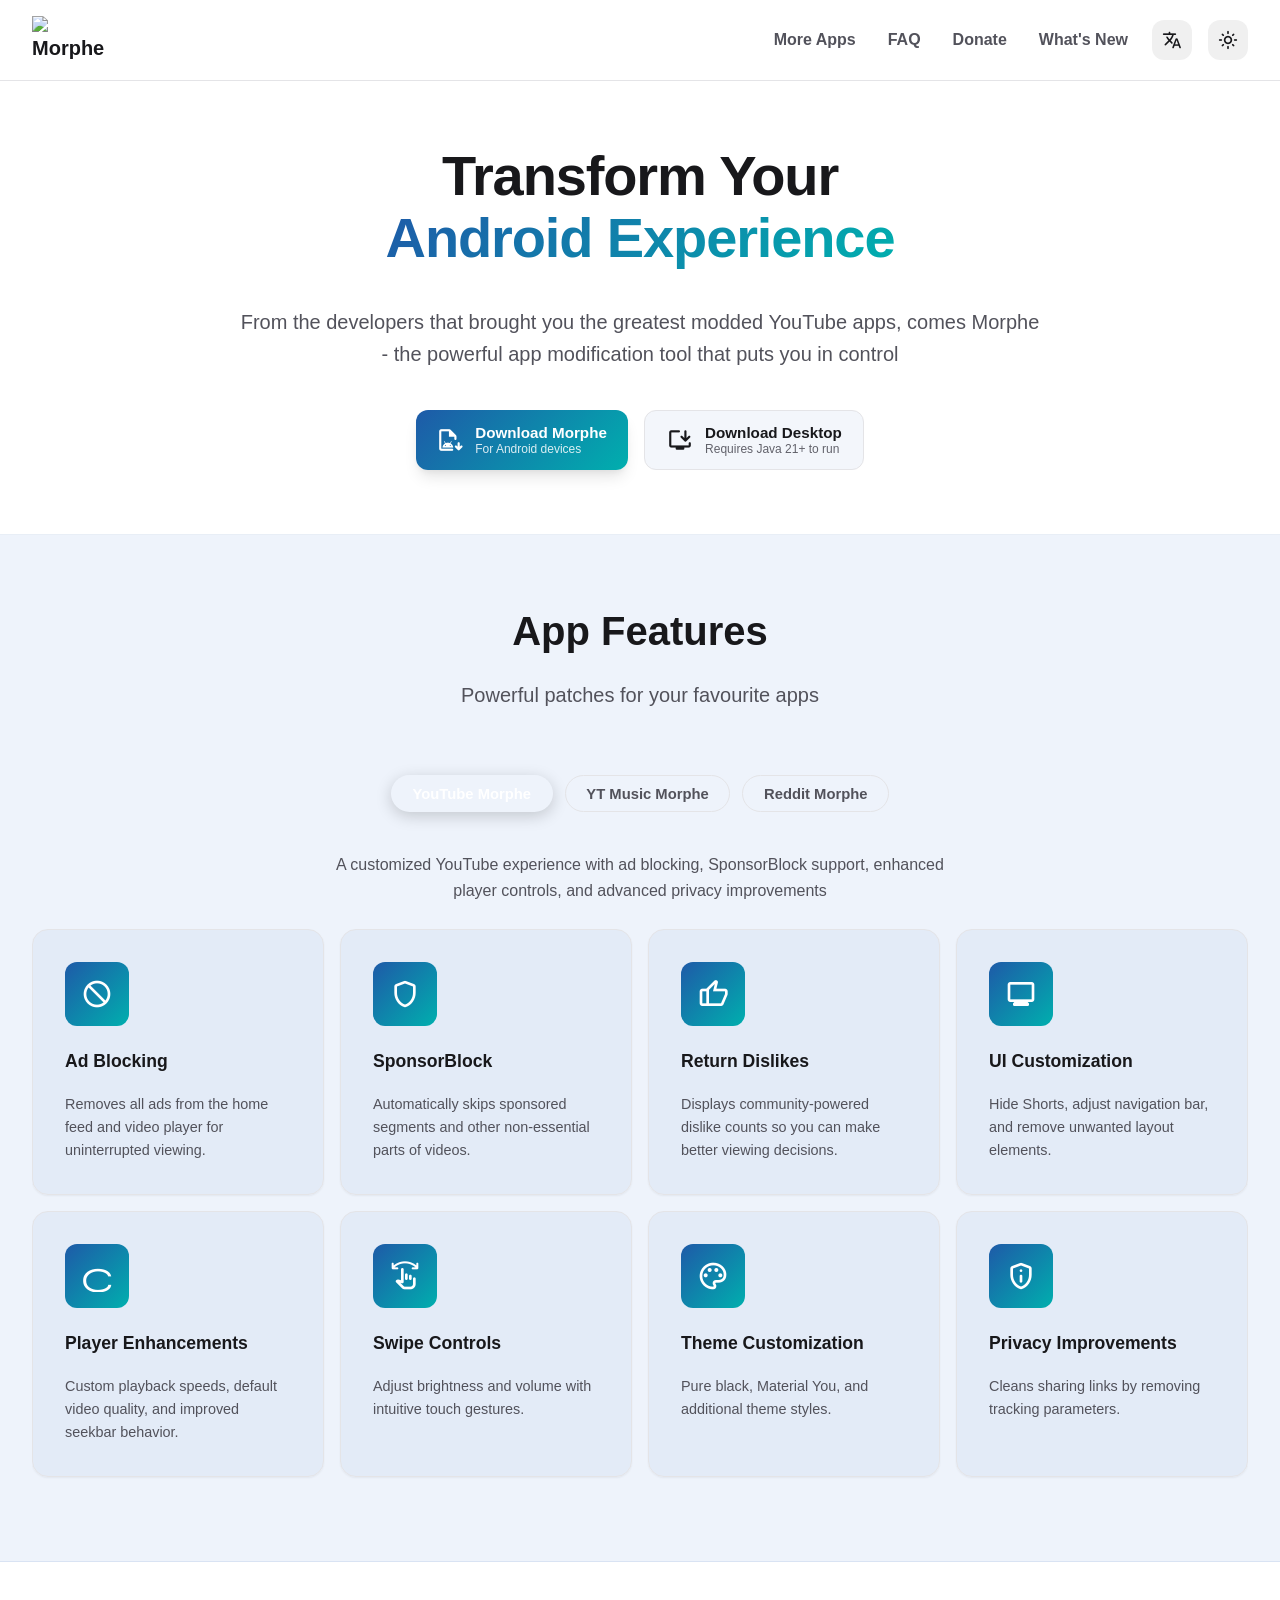
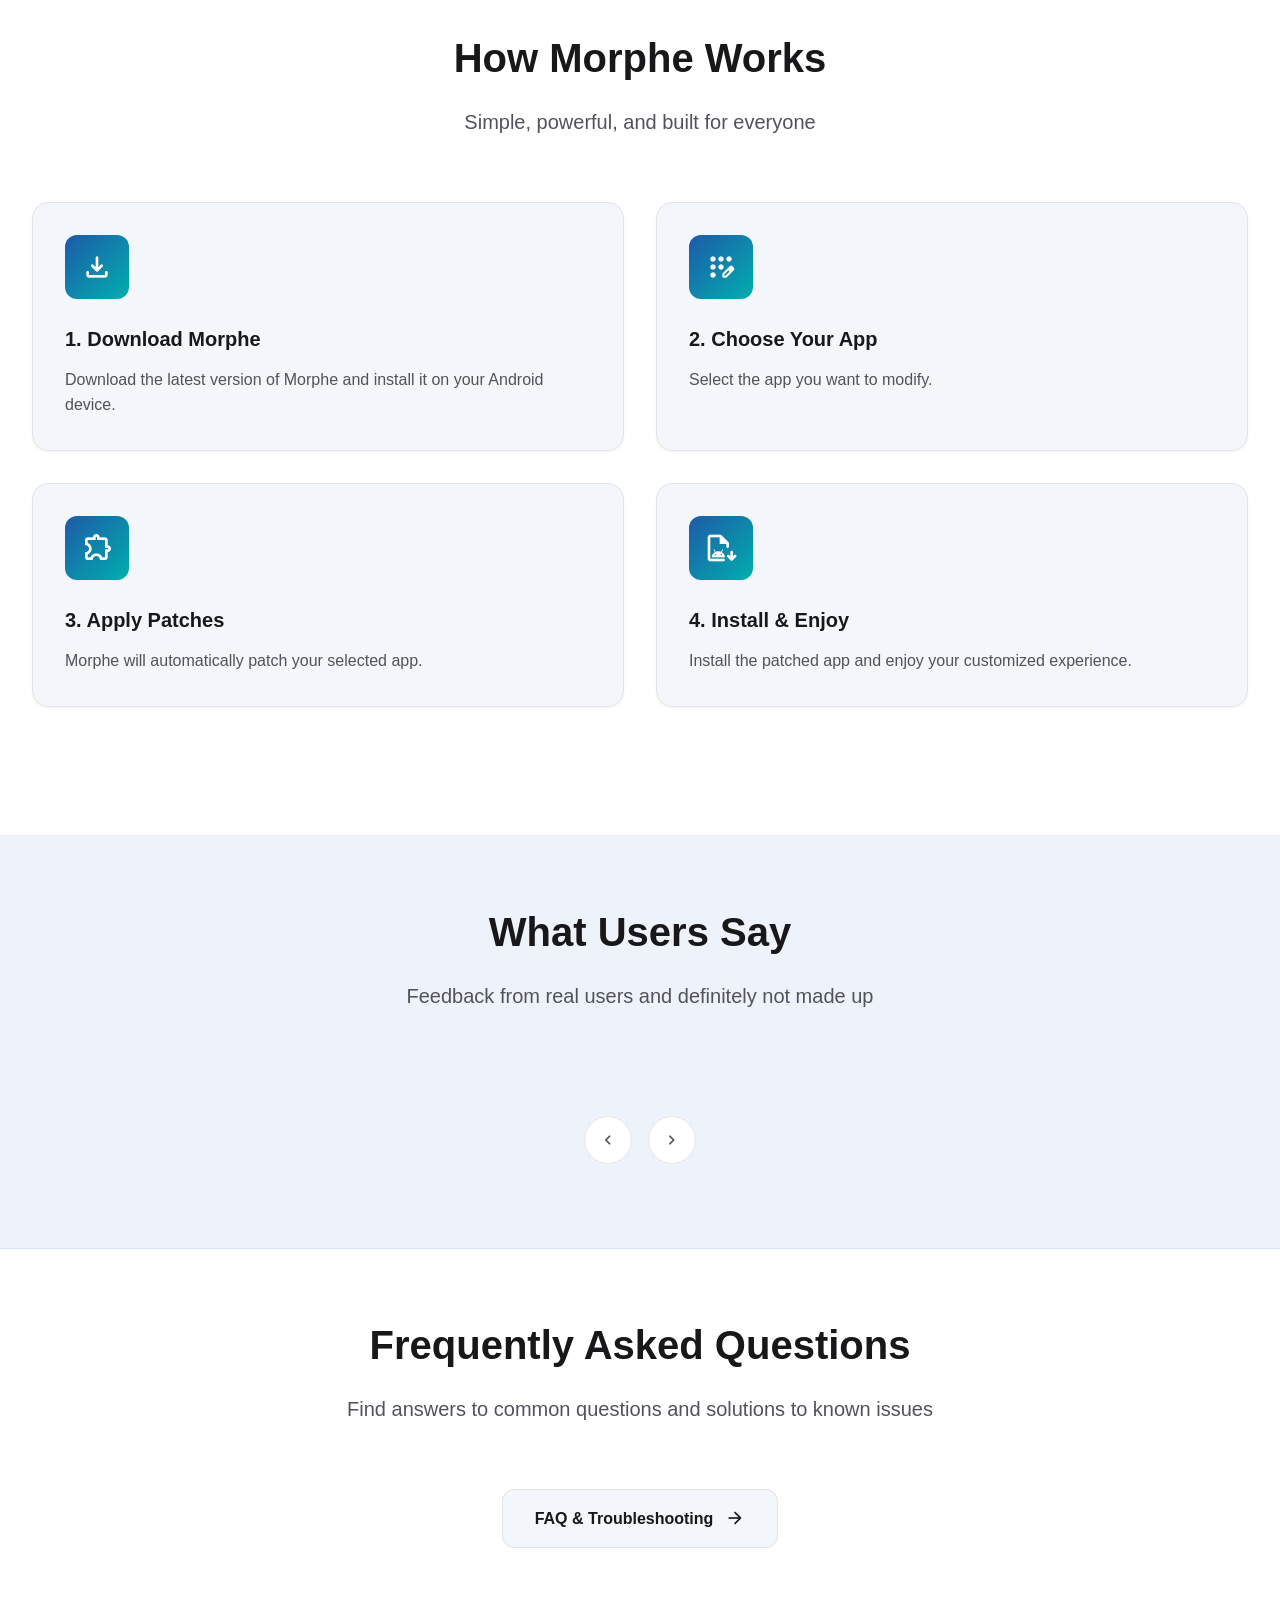
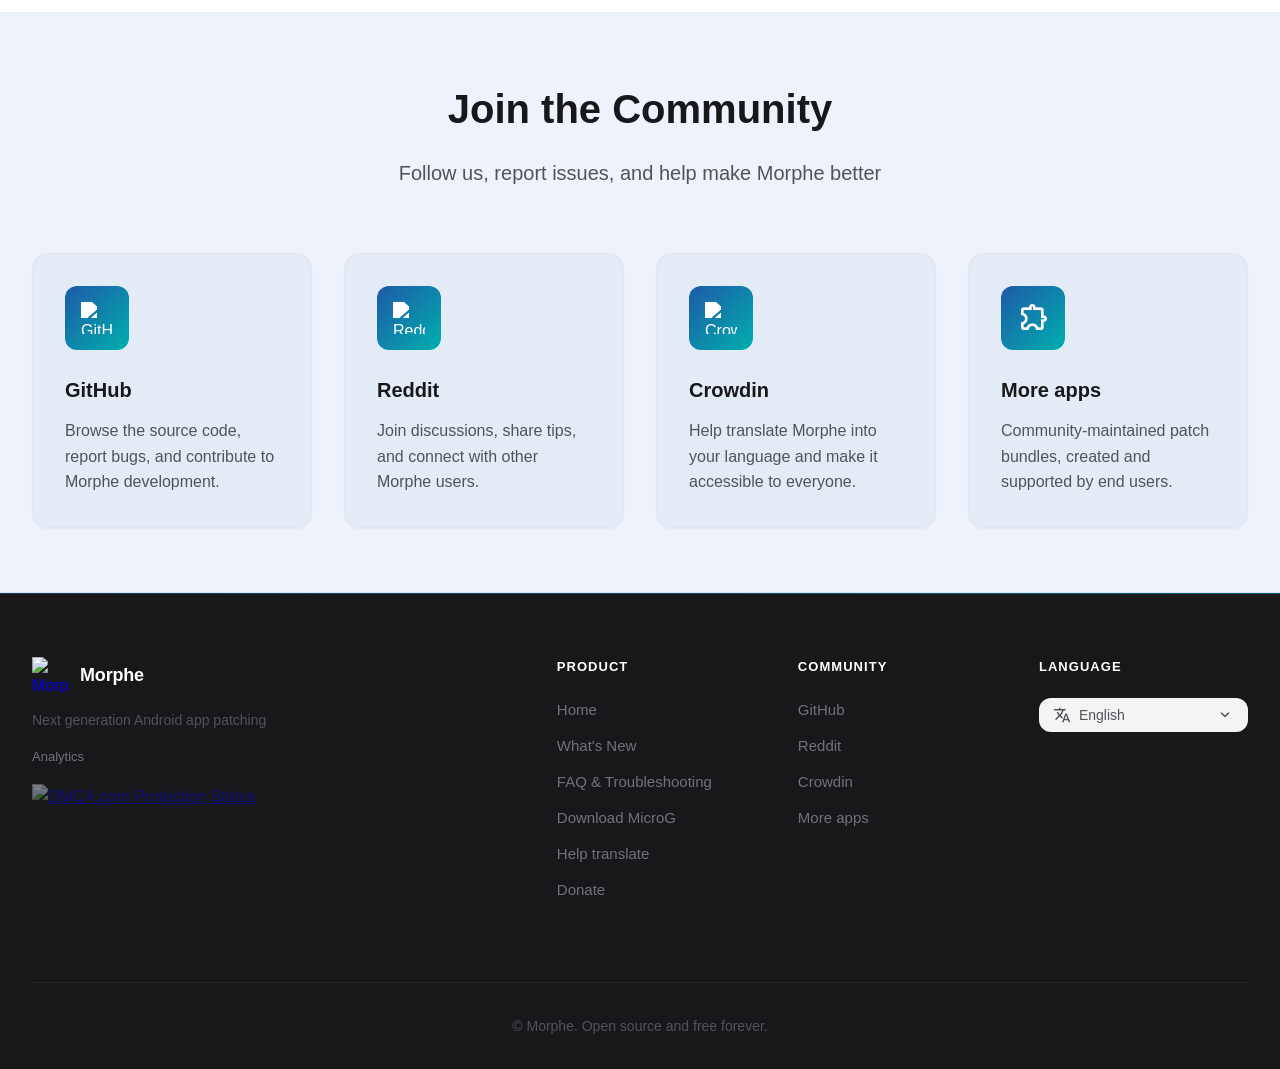
==== public/index.html @ cc651e55 "feat: Add Morphe Desktop download button and Changelog integration (#235)" ====
<!DOCTYPE html>
<html lang="en">
<head>
    <meta charset="UTF-8">
    <meta name="viewport" content="width=device-width, initial-scale=1.0">
    <meta name="description" content="Download the official Morphe APK. Created by former ReVanced contributors to patch YouTube, YouTube Music, and Reddit with ad-blocking and custom features." data-i18n="hero.meta-description">
    <title data-i18n="hero.meta-title">Morphe App for YouTube and Reddit - OFFICIAL SITE</title>
    <!-- Theme preloader -->
    <script src="js/theme-preload.js"></script>
    <!-- Language preloader -->
    <script src="js/lang-preload.js"></script>
    <link rel="preconnect" href="https://fonts.googleapis.com">
    <link rel="preconnect" href="https://fonts.gstatic.com" crossorigin>
    <link rel="stylesheet" href="https://fonts.googleapis.com/css2?family=Material+Symbols+Rounded:opsz,wght,FILL,GRAD@20..48,100..700,0..1,-50..200&display=block">
    <link rel="stylesheet" href="css/styles.css">
    <link rel="stylesheet" href="css/dark-theme.css">
    <link rel="icon" type="image/png" href="favicon-96x96.png" sizes="96x96"/>
    <link rel="icon" type="image/svg+xml" href="favicon.svg"/>
    <link rel="icon" href="favicon.ico"/>
    <link rel="apple-touch-icon" sizes="180x180" href="apple-touch-icon.png"/>
    <meta name="apple-mobile-web-app-title" content="Morphe"/>
    <link rel="manifest" href="site.webmanifest"/>
    <script src="js/analytics.js"></script>
</head>
<body>
<!-- Navigation -->
<nav class="navbar">
    <div class="nav-container">
        <a href="#home" class="nav-logo">
            <img src="images/morphe_wordmark_light.svg" alt="Morphe" class="nav-logo-wordmark logo-light">
            <img src="images/morphe_wordmark_dark.svg" alt="Morphe" class="nav-logo-wordmark logo-dark">
        </a>
        <div class="nav-links">
            <a href="https://morphe-patches.software/" class="nav-link" target="_blank" rel="noopener"
               data-i18n="community.patches-title" data-umami-event="Nav Patch Bundles Click">More Apps</a>
            <a href="faq" class="nav-link" data-i18n="nav.faq" data-umami-event="Nav FAQ Click">FAQ</a>
            <a href="donate" class="nav-link" data-i18n="footer.support-donate" data-umami-event="Nav Donate Click">Donate</a>
            <a href="changelog" class="nav-link" data-i18n="footer.product-changelog" data-umami-event="Nav What's New Click">What's New</a>
        </div>
        <div class="nav-actions">
            <div class="lang-dropdown" id="langDropdownBar">
                <button class="lang-trigger-compact" id="langTriggerBar" type="button" aria-label="Change language" data-i18n-aria="nav.change-language">
                    <span class="material-symbols-rounded">translate</span>
                </button>
                <div class="lang-menu" id="langMenuBar" role="listbox"></div>
            </div>
            <button id="theme-toggle" class="theme-toggle" aria-label="Toggle theme" data-umami-event="Theme Toggle Click" data-i18n-aria="nav.theme-toggle">
                <span class="material-symbols-rounded theme-icon" id="theme-icon-sun">light_mode</span>
                <span class="material-symbols-rounded theme-icon hidden" id="theme-icon-moon">dark_mode</span>
            </button>
            <button class="mobile-menu-toggle" aria-label="Toggle menu" data-umami-event="Mobile Menu Toggle" data-i18n-aria="nav.menu-toggle">
                <span class="material-symbols-rounded">menu</span>
            </button>
        </div>
    </div>
</nav>

<!-- Mobile Drawer -->
<div class="mobile-drawer" id="mobile-drawer">
    <div class="drawer-scrim" id="drawer-scrim"></div>
    <div class="drawer-sheet">

        <a href="https://morphe-patches.software/" class="drawer-link" target="_blank" rel="noopener" data-umami-event="Drawer Patch Bundles Click">
            <span class="material-symbols-rounded">extension</span>
            <span data-i18n="community.patches-title">More apps</span>
        </a>
        <a href="faq" class="drawer-link" data-umami-event="Drawer FAQ Click">
            <span class="material-symbols-rounded">quiz</span>
            <span data-i18n="nav.faq">FAQ</span>
        </a>
        <hr class="drawer-divider">
        <a href="donate" class="drawer-link" data-umami-event="Drawer Donate Click">
            <span class="material-symbols-rounded">volunteer_activism</span>
            <span data-i18n="footer.support-donate">Donate</span>
        </a>
        <a href="changelog" class="drawer-link" data-umami-event="Drawer Changelog Click">
            <span class="material-symbols-rounded">new_releases</span>
            <span data-i18n="footer.product-changelog">What's New</span>
        </a>
    </div>
</div>

<!-- Hero Section -->
<section id="home" class="hero">
    <div class="hero-container">
        <div class="hero-content">
            <h1 class="hero-title">
                <span data-i18n="hero.title">Transform Your</span>
                <span class="hero-title-highlight-line">
                    <span class="gradient-text" data-i18n="hero.title-highlight">Android Experience</span>
                </span>
            </h1>
            <p class="hero-description" data-i18n="hero.description">
                From the developers that brought you the greatest modded YouTube apps,
                comes Morphe - the powerful app modification tool that puts you in control
            </p>
            <div class="hero-buttons">
                <a href="DOWNLOAD_URL_TEMPLATE" class="btn btn-primary hero-btn-mobile" data-umami-event="Download Button Click">
                    <span class="material-symbols-rounded">download</span>
                    <span data-i18n="hero.download">Download Morphe</span>
                </a>
                <a href="DOWNLOAD_URL_TEMPLATE" class="btn btn-primary hero-btn hero-btn-desktop" data-umami-event="Download Button Click">
                    <span class="material-symbols-rounded btn-icon">apk_install</span>
                    <span class="btn-text">
                        <span class="btn-title" data-i18n="hero.download">Download Morphe</span>
                        <span class="btn-detail" data-i18n="hero.download-detail">For Android devices</span>
                    </span>
                </a>
                <a href="DESKTOP_DOWNLOAD_URL_TEMPLATE" class="btn btn-secondary hero-btn hero-btn-desktop" data-umami-event="Download Desktop Button Click">
                    <span class="material-symbols-rounded btn-icon">install_desktop</span>
                    <span class="btn-text">
                        <span class="btn-title" data-i18n="hero.download-desktop">Download Desktop</span>
                        <span class="btn-detail" data-i18n="hero.download-desktop-detail">Requires Java 21+ to run</span>
                    </span>
                </a>
<!--                <a href="#how-it-works" class="btn btn-secondary" data-umami-event="Learn More Button Click">-->
<!--                    <span data-i18n="hero.learn-more">Learn More</span>-->
<!--                    <span class="material-symbols-rounded">arrow_forward</span>-->
<!--                </a>-->
            </div>
        </div>
    </div>
</section>

<!-- Features Section -->
<section class="features-section">
    <div class="container">

        <div class="section-header">
            <h2 class="section-title" data-i18n="app-features.title">App Features</h2>
            <p class="section-subtitle" data-i18n="app-features.subtitle">Powerful patches for your favourite apps</p>
        </div>

        <!-- App Tabs -->
        <div class="app-tabs" role="tablist">
            <button class="app-tab active" data-app="youtube" role="tab" aria-selected="true">
                <span data-i18n="app-features.tab-youtube">YouTube Morphe</span>
            </button>
            <button class="app-tab" data-app="ytmusic" role="tab" aria-selected="false">
                <span data-i18n="app-features.tab-ytmusic">YT Music Morphe</span>
            </button>
            <button class="app-tab" data-app="reddit" role="tab" aria-selected="false">
                <span data-i18n="app-features.tab-reddit">Reddit Morphe</span>
            </button>
        </div>

        <!-- Pages container -->
        <div class="app-features-panel-wrapper">
            <div class="app-features-panel">

                <!-- YouTube page -->
                <div class="app-features-page active" data-app="youtube">
                    <p class="app-page-desc" data-i18n="app-features.youtube-desc">A customized YouTube experience with ad blocking, SponsorBlock support, enhanced player controls, and advanced privacy improvements</p>
                    <div class="features-grid-cards">
                        <div class="feature-slide">
                            <div class="feature-slide-icon"><span class="material-symbols-rounded">block</span></div>
                            <h4 data-i18n="app-features.ad-blocking">Ad Blocking</h4>
                            <p data-i18n="app-features.yt-ad-blocking-desc">Removes all ads from the home feed and video player for uninterrupted viewing.</p>
                        </div>
                        <div class="feature-slide">
                            <div class="feature-slide-icon"><span class="material-symbols-rounded">shield</span></div>
                            <h4 data-i18n="app-features.sponsorblock">SponsorBlock</h4>
                            <p data-i18n="app-features.sponsorblock-desc">Automatically skips sponsored segments and other non-essential parts of videos.</p>
                        </div>
                        <div class="feature-slide">
                            <div class="feature-slide-icon"><span class="material-symbols-rounded">thumb_up</span></div>
                            <h4 data-i18n="app-features.return-dislikes">Return Dislikes</h4>
                            <p data-i18n="app-features.return-dislikes-desc">Displays community-powered dislike counts so you can make better viewing decisions.</p>
                        </div>
                        <div class="feature-slide">
                            <div class="feature-slide-icon"><span class="material-symbols-rounded">monitor</span></div>
                            <h4 data-i18n="app-features.ui-customization">UI Customization</h4>
                            <p data-i18n="app-features.yt-ui-desc">Hide Shorts, adjust navigation bar, and remove unwanted layout elements.</p>
                        </div>
                        <div class="feature-slide">
                            <div class="feature-slide-icon"><span class="material-symbols-rounded">contextual_token</span></div>
                            <h4 data-i18n="app-features.player-enhancements">Player Enhancements</h4>
                            <p data-i18n="app-features.player-desc">Custom playback speeds, default video quality, and improved seekbar behavior.</p>
                        </div>
                        <div class="feature-slide">
                            <div class="feature-slide-icon"><span class="material-symbols-rounded">swipe</span></div>
                            <h4 data-i18n="app-features.swipe-controls">Swipe Controls</h4>
                            <p data-i18n="app-features.swipe-desc">Adjust brightness and volume with intuitive touch gestures.</p>
                        </div>
                        <div class="feature-slide">
                            <div class="feature-slide-icon"><span class="material-symbols-rounded">palette</span></div>
                            <h4 data-i18n="app-features.themes">Theme Customization</h4>
                            <p data-i18n="app-features.yt-themes-desc">Pure black, Material You, and additional theme styles.</p>
                        </div>
                        <div class="feature-slide">
                            <div class="feature-slide-icon"><span class="material-symbols-rounded">privacy_tip</span></div>
                            <h4 data-i18n="app-features.privacy">Privacy Improvements</h4>
                            <p data-i18n="app-features.yt-privacy-desc">Cleans sharing links by removing tracking parameters.</p>
                        </div>
                    </div>
                </div>

                <!-- YT Music page -->
                <div class="app-features-page" data-app="ytmusic">
                    <p class="app-page-desc" data-i18n="app-features.ytmusic-desc">An enhanced YouTube Music experience with ad blocking, customizable themes, audio improvements, and a cleaner interface</p>
                    <div class="features-grid-cards">
                        <div class="feature-slide">
                            <div class="feature-slide-icon"><span class="material-symbols-rounded">block</span></div>
                            <h4 data-i18n="app-features.ad-blocking">Ad Blocking</h4>
                            <p data-i18n="app-features.ytm-ad-desc">Removes all ads during music playback.</p>
                        </div>
                        <div class="feature-slide">
                            <div class="feature-slide-icon"><span class="material-symbols-rounded">music_note</span></div>
                            <h4 data-i18n="app-features.audio-quality">Audio Quality</h4>
                            <p data-i18n="app-features.audio-desc">Disable dynamic range compression and prefer original audio tracks.</p>
                        </div>
                        <div class="feature-slide">
                            <div class="feature-slide-icon"><span class="material-symbols-rounded">palette</span></div>
                            <h4 data-i18n="app-features.themes">Theme Customization</h4>
                            <p data-i18n="app-features.ytm-themes-desc">Custom dark and light backgrounds including Material You styles.</p>
                        </div>
                        <div class="feature-slide">
                            <div class="feature-slide-icon"><span class="material-symbols-rounded">monitor</span></div>
                            <h4 data-i18n="app-features.interface-cleanup">Interface Cleanup</h4>
                            <p data-i18n="app-features.ytm-ui-desc">Hide unnecessary buttons and UI components for a cleaner experience.</p>
                        </div>
                        <div class="feature-slide">
                            <div class="feature-slide-icon"><span class="material-symbols-rounded">repeat</span></div>
                            <h4 data-i18n="app-features.repeat">Permanent Repeat</h4>
                            <p data-i18n="app-features.repeat-desc">Improved repeat behavior that persists across sessions.</p>
                        </div>
                        <div class="feature-slide">
                            <div class="feature-slide-icon"><span class="material-symbols-rounded">link</span></div>
                            <h4 data-i18n="app-features.link-sanitization">Link Sanitization</h4>
                            <p data-i18n="app-features.ytm-link-desc">Removes tracking parameters from shared links.</p>
                        </div>
                        <div class="feature-slide">
                            <div class="feature-slide-icon"><span class="material-symbols-rounded">settings_applications</span></div>
                            <h4 data-i18n="app-features.custom-branding">Custom Branding</h4>
                            <p data-i18n="app-features.branding-desc">Optional app name and icon customization.</p>
                        </div>
                        <div class="feature-slide">
                            <div class="feature-slide-icon"><span class="material-symbols-rounded">table_rows</span></div>
                            <h4 data-i18n="app-features.nav-bar">Navigation Bar</h4>
                            <p data-i18n="app-features.nav-bar-desc">Hide or customize the bottom navigation bar and its labels to reduce clutter.</p>
                        </div>
                    </div>
                </div>

                <!-- Reddit page -->
                <div class="app-features-page" data-app="reddit">
                    <p class="app-page-desc" data-i18n="app-features.reddit-desc">A streamlined Reddit experience with ad blocking, interface customization, direct link handling, and improved privacy</p>
                    <div class="features-grid-cards">
                        <div class="feature-slide">
                            <div class="feature-slide-icon"><span class="material-symbols-rounded">block</span></div>
                            <h4 data-i18n="app-features.ad-blocking">Ad Blocking</h4>
                            <p data-i18n="app-features.reddit-ad-desc">Removes in-feed advertisements for a cleaner browsing experience.</p>
                        </div>
                        <div class="feature-slide">
                            <div class="feature-slide-icon"><span class="material-symbols-rounded">monitor</span></div>
                            <h4 data-i18n="app-features.interface-cleanup">Interface Customization</h4>
                            <p data-i18n="app-features.reddit-ui-desc">Hide navigation buttons, sidebar elements, and recommended shelves.</p>
                        </div>
                        <div class="feature-slide">
                            <div class="feature-slide-icon"><span class="material-symbols-rounded">comments_disabled</span></div>
                            <h4 data-i18n="app-features.auto-dismiss">Auto Dialog Dismiss</h4>
                            <p data-i18n="app-features.dismiss-desc">Automatically removes repetitive community warning popups.</p>
                        </div>
                        <div class="feature-slide">
                            <div class="feature-slide-icon"><span class="material-symbols-rounded">open_in_new</span></div>
                            <h4 data-i18n="app-features.direct-links">Direct External Links</h4>
                            <p data-i18n="app-features.direct-links-desc">Open links without redirect tracking, going directly to the destination.</p>
                        </div>
                        <div class="feature-slide">
                            <div class="feature-slide-icon"><span class="material-symbols-rounded">link</span></div>
                            <h4 data-i18n="app-features.link-sanitization">Link Sanitization</h4>
                            <p data-i18n="app-features.reddit-link-desc">Removes tracking parameters from shared URLs for better privacy.</p>
                        </div>
                        <div class="feature-slide">
                            <div class="feature-slide-icon"><span class="material-symbols-rounded">home</span></div>
                            <h4 data-i18n="app-features.clean-nav">Cleaner Navigation</h4>
                            <p data-i18n="app-features.clean-nav-desc">Simplified layout with fewer distractions for focused browsing.</p>
                        </div>
                        <div class="feature-slide">
                            <div class="feature-slide-icon"><span class="material-symbols-rounded">photo_camera</span></div>
                            <h4 data-i18n="app-features.screenshot">Screenshot Freedom</h4>
                            <p data-i18n="app-features.screenshot-desc">Disables the popup that appears when taking screenshots inside the app.</p>
                        </div>
                        <div class="feature-slide">
                            <div class="feature-slide-icon"><span class="material-symbols-rounded">notifications</span></div>
                            <h4 data-i18n="app-features.spoof-signature">Notification Fix</h4>
                            <p data-i18n="app-features.spoof-signature-desc">Spoofs the app signature to restore push notifications that may be broken after patching.</p>
                        </div>
                    </div>
                </div>
            </div>
        </div>
    </div>
</section>

<!-- How It Works Section -->
<section id="how-it-works" class="how-it-works">
    <div class="container">
        <div class="section-header">
            <h2 class="section-title" data-i18n="how-it-works.title">How Morphe Works</h2>
            <p class="section-subtitle" data-i18n="how-it-works.subtitle">Simple, powerful, and built for everyone</p>
        </div>

        <div class="features-grid">
            <div class="feature-card">
                <div class="feature-icon">
                    <span class="material-symbols-rounded">download</span>
                </div>
                <h3 class="feature-title" data-i18n="how-it-works.step1-title">1. Download Morphe</h3>
                <p class="feature-description" data-i18n="how-it-works.step1-desc">
                    Download the latest version of Morphe and install it on your Android device.
                </p>
            </div>

            <div class="feature-card">
                <div class="feature-icon">
                    <span class="material-symbols-rounded">app_registration</span>
                </div>
                <h3 class="feature-title" data-i18n="how-it-works.step2-title">2. Choose Your App</h3>
                <p class="feature-description" data-i18n="how-it-works.step2-desc">
                    Select the app you want to modify.
                </p>
            </div>

            <div class="feature-card">
                <div class="feature-icon">
                    <span class="material-symbols-rounded">extension</span>
                </div>
                <h3 class="feature-title" data-i18n="how-it-works.step3-title">3. Apply Patches</h3>
                <p class="feature-description" data-i18n="how-it-works.step3-desc">
                    Morphe will automatically patch your selected app.
                </p>
            </div>

            <div class="feature-card">
                <div class="feature-icon">
                    <span class="material-symbols-rounded">apk_install</span>
                </div>
                <h3 class="feature-title" data-i18n="how-it-works.step4-title">4. Install & Enjoy</h3>
                <p class="feature-description" data-i18n="how-it-works.step4-desc">
                    Install the patched app and enjoy your customized experience.
                </p>
            </div>
        </div>
    </div>
</section>

<!-- Testimonials Section -->
<section id="testimonials" class="testimonials">
    <div class="container">
        <div class="section-header">
            <h2 class="section-title" data-i18n="testimonials.title">What Users Say</h2>
            <p class="section-subtitle" data-i18n="testimonials.subtitle">Feedback from real users and definitely not made up</p>
        </div>

        <div class="testimonials-carousel">
            <div class="testimonials-grid" id="testimonials-grid">
                <!-- Dynamically generated from JS -->
            </div>
            <div class="carousel-controls">
                <button class="carousel-button prev" aria-label="Previous testimonial" data-umami-event="Testimonial Previous Click">
                    <span class="material-symbols-rounded">chevron_left</span>
                </button>
                <button class="carousel-button next" aria-label="Next testimonial" data-umami-event="Testimonial Next Click">
                    <span class="material-symbols-rounded">chevron_right</span>
                </button>
            </div>
        </div>
    </div>
</section>

<!-- FAQ Section -->
<section id="faq" class="faq">
    <div class="container">
        <div class="section-header">
            <h2 class="section-title" data-i18n="faq.title">Frequently Asked Questions</h2>
            <p class="section-subtitle" data-i18n="faq-page.subtitle">Find answers to common questions and solutions to known issues</p>
        </div>

        <div style="display: flex; justify-content: center;">
            <a href="faq" class="btn btn-secondary" data-umami-event="Home FAQ Link Click">
                <span data-i18n="footer.product-faq">FAQ & Troubleshooting</span>
                <span class="material-symbols-rounded">arrow_forward</span>
            </a>
        </div>
    </div>
</section>

<!-- Community Section -->
<section id="community" class="community">
    <div class="container">
        <div class="section-header">
            <h2 class="section-title" data-i18n="hero.social-label">Join the Community</h2>
            <p class="section-subtitle" data-i18n="community.subtitle">Follow us, report issues, and help make Morphe better</p>
        </div>
        <div class="community-grid">
            <div class="community-card">
                <a href="https://github.com/MorpheApp" target="_blank" rel="noopener" class="community-card-link" data-umami-event="GitHub Link Click" aria-label="GitHub"></a>
                <div class="feature-icon">
                    <img src="images/github.svg" alt="GitHub" class="community-icon-img">
                </div>
                <h3 class="feature-title">GitHub</h3>
                <p class="feature-description" data-i18n="community.github-desc">Browse the source code, report bugs, and contribute to Morphe development.</p>
            </div>

            <div class="community-card">
                <a href="https://reddit.com/r/MorpheApp" target="_blank" rel="noopener" class="community-card-link" data-umami-event="Reddit Link Click" aria-label="Reddit"></a>
                <div class="feature-icon">
                    <img src="images/reddit.svg" alt="Reddit" class="community-icon-img">
                </div>
                <h3 class="feature-title">Reddit</h3>
                <p class="feature-description" data-i18n="community.reddit-desc">Join discussions, share tips, and connect with other Morphe users.</p>
            </div>
            <div class="community-card">
                <a href="https://crowdin.com/project/morphe" target="_blank" rel="noopener" class="community-card-link" data-umami-event="Crowdin Link Click" aria-label="Crowdin"></a>
                <div class="feature-icon">
                    <img src="images/crowdin-small.svg" alt="Crowdin" class="community-icon-img">
                </div>
                <h3 class="feature-title">Crowdin</h3>
                <p class="feature-description" data-i18n="community.crowdin-desc">Help translate Morphe into your language and make it accessible to everyone.</p>
            </div>
            <div class="community-card">
                <a href="https://morphe-patches.software/" target="_blank" rel="noopener" class="community-card-link" data-umami-event="Patch Bundles Link Click" aria-label="Patch Bundles"></a>
                <div class="feature-icon">
                    <span class="material-symbols-rounded" style="font-size:2rem;">extension</span>
                </div>
                <h3 class="feature-title" data-i18n="community.patches-title">More apps</h3>
                <p class="feature-description" data-i18n="community.patches-desc">Community-maintained patch bundles, created and supported by end users.</p>
            </div>
        </div>
    </div>
</section>

<!-- Footer -->
<footer class="footer">
    <div class="footer-inner">
        <div class="footer-top">

            <!-- Brand column -->
            <div class="footer-brand">
                <a href="/" class="footer-logo-link">
                    <img src="images/morphe_logo_with_frame.svg" alt="Morphe" class="footer-logo">
                    <span class="footer-brand-name">Morphe</span>
                </a>
                <p class="footer-tagline" data-i18n="footer.description">Next generation Android app patching</p>
                <details class="analytics-details">
                    <summary data-i18n="analytics.title">Analytics</summary>
                    <span data-i18n-link="analytics.description"
                          data-i18n-link-href="https://umami.is"
                          data-i18n-link-text="Umami"
                          data-i18n-link-attrs='{"target":"_blank","rel":"noopener","class":"inline-link","data-umami-event":"Umami Link Click"}'></span>
                    <span data-i18n="analytics.disclaimer">Morphe does not add analytics or data collection to any patched apps.</span>
                </details>
                <a href="https://www.dmca.com/Protection/Status.aspx?ID=58df7b1f-ce9f-4a91-9b07-c79cf576230b"
                   title="DMCA.com Protection Status"
                   class="dmca-badge"
                   data-umami-event="DMCA Click">
                    <img src="https://images.dmca.com/Badges/dmca_protected_sml_120n.png?ID=58df7b1f-ce9f-4a91-9b07-c79cf576230b"
                         alt="DMCA.com Protection Status" />
                </a>
                <script src="https://images.dmca.com/Badges/DMCABadgeHelper.min.js"></script>
            </div>

            <!-- Navigation columns -->
            <div class="footer-nav">
                <div class="footer-column">
                    <h4 data-i18n="footer.product">Product</h4>
                    <a href="/" data-i18n="footer.product-home" data-umami-event="Footer Home Click">Home</a>
                    <a href="changelog" data-i18n="footer.product-changelog" data-umami-event="Footer What's New Click">What's New</a>
                    <a href="faq" data-i18n="footer.product-faq" data-umami-event="Footer FAQ Click">FAQ & Troubleshooting</a>
                    <a href="microg" data-i18n="footer.product-microg" data-umami-event="Footer MicroG Click">Download MicroG</a>
                    <a href="translate" data-i18n="footer.product-translate" data-umami-event="Footer Translate Click">Help translate</a>
                    <a href="donate" data-i18n="footer.support-donate" data-umami-event="Footer Donate Click">Donate</a>
                </div>
                <div class="footer-column">
                    <h4 data-i18n="footer.community">Community</h4>
                    <a href="https://github.com/MorpheApp" target="_blank" rel="noopener" data-umami-event="Footer GitHub Click">GitHub</a>
                    <a href="https://reddit.com/r/MorpheApp" target="_blank" rel="noopener" data-umami-event="Footer Reddit Click">Reddit</a>
                    <a href="https://crowdin.com/project/morphe" target="_blank" rel="noopener" data-umami-event="Footer Crowdin Click">Crowdin</a>
                    <a href="https://morphe-patches.software" target="_blank" rel="noopener" data-i18n="community.patches-title" data-umami-event="Footer Patch Bundles Click">More apps</a>
                </div>
                <div class="footer-column language-selector-container">
                    <h4 data-i18n="footer.language">Language</h4>
                    <div class="lang-dropdown" id="langDropdownFooter" style="width:100%;">
                        <button class="lang-trigger" id="langTriggerFooter" type="button" style="width:100%;">
                            <span class="material-symbols-rounded">translate</span>
                            <span class="lang-label">English</span>
                            <span class="material-symbols-rounded arrow">expand_more</span>
                        </button>
                        <div class="lang-menu" id="langMenuFooter" role="listbox" style="left:0;right:auto;min-width:100%;bottom:calc(100% + 6px);top:auto;"></div>
                    </div>
                </div>
            </div>
        </div>

        <!-- Bottom bar — copyright centered -->
        <div class="footer-bottom">
            <p class="footer-copyright">&copy; Morphe. <span data-i18n="footer.copyright">Open source and free forever.</span></p>
        </div>
    </div>
</footer>

<!-- Scroll to Top Button -->
<button id="scroll-to-top" class="scroll-to-top" aria-label="Scroll to top" data-umami-event="Scroll to Top Click" data-i18n-aria="nav.scroll-to-top">
    <span class="material-symbols-rounded">arrow_upward</span>
</button>

<script src="js/theme-manager.js"></script>
<script src="js/i18n.js"></script>
<script src="js/testimonials.js"></script>
<script src="js/app-features.js"></script>
<script src="js/hero-morph.js"></script>
<script src="js/main.js"></script>
</body>
</html>
---- public/css/styles.css ----
/* Material Symbols Rounded Font */
@import url('https://fonts.googleapis.com/css2?family=Material+Symbols+Rounded:opsz,wght,FILL,GRAD@20..48,100..700,0..1,-50..200&display=block');

.material-symbols-rounded {
    font-family: 'Material Symbols Rounded';
    font-weight: normal;
    font-style: normal;
    font-size: 20px;
    line-height: 1;
    letter-spacing: normal;
    text-transform: none;
    display: inline-block;
    white-space: nowrap;
    direction: ltr;
    vertical-align: middle;
    -webkit-font-smoothing: antialiased;
    font-feature-settings: 'liga';
    font-variation-settings: 'FILL' 0, 'wght' 400, 'GRAD' 0, 'opsz' 24;
    width: 1em;
    height: 1em;
    overflow: hidden;
    flex-shrink: 0;
}

/* Modern CSS Reset */
*, *::before, *::after {
    box-sizing: border-box;
    margin: 0;
    padding: 0;
}

/* CSS Variables */
:root {
    /* Brand Colors */
    --primary-blue: #1E5AA8;
    --primary-teal: #00AFAE;
    --gradient-primary: linear-gradient(135deg, #1E5AA8 0%, #00AFAE 100%);
    --primary-light-blue: rgba(30, 90, 168, 0.05);

    /* Neutral Colors */
    --gray-50: #fafafa;
    --gray-100: #f4f4f5;
    --gray-200: #e4e4e7;
    --gray-300: #d4d4d8;
    --gray-400: #a1a1aa;
    --gray-500: #71717a;
    --gray-600: #52525b;
    --gray-700: #3f3f46;
    --gray-800: #27272a;
    --gray-900: #18181b;

    /* Semantic Colors */
    --bg-page: #ffffff;
    --bg-card: #fafafa;
    --bg-section: #eef3fb;
    --section-divider: rgba(30, 90, 168, 0.1);
    --text-primary: #18181b;
    --text-secondary: #52525b;
    --text-tertiary: #a1a1aa;
    --border: #e4e4e7;

    /* Spacing */
    --spacing-xs: 0.5rem;
    --spacing-sm: 0.75rem;
    --spacing-md: 1rem;
    --spacing-lg: 1.5rem;
    --spacing-xl: 2rem;
    --spacing-2xl: 3rem;
    --spacing-3xl: 4rem;

    /* Border Radius */
    --radius-sm: 0.375rem;
    --radius-md: 0.5rem;
    --radius-lg: 0.75rem;
    --radius-xl: 1rem;
    --radius-2xl: 1.5rem;

    /* Shadows */
    --shadow-sm: 0 1px 2px 0 rgba(0, 0, 0, 0.05);
    --shadow-md: 0 4px 6px -1px rgba(0, 0, 0, 0.1), 0 2px 4px -1px rgba(0, 0, 0, 0.06);
    --shadow-lg: 0 10px 15px -3px rgba(0, 0, 0, 0.1), 0 4px 6px -2px rgba(0, 0, 0, 0.05);
    --shadow-xl: 0 20px 25px -5px rgba(0, 0, 0, 0.1), 0 10px 10px -5px rgba(0, 0, 0, 0.04);

    /* Transitions */
    --transition-base: 200ms ease;
    --transition-slow: 300ms ease;

    /* Layout */
    --navbar-height: 80px;
}

/* i18n Loading State */
html.i18n-loading body {
    opacity: 0;
}

html:not(.i18n-loading) body {
    opacity: 1;
    transition: opacity 0.2s ease-in;
}

/* Base Styles */
html {
    scroll-behavior: smooth;
    font-size: 16px;
}

[hidden] {
    display: none !important;
}

body {
    font-family: -apple-system, BlinkMacSystemFont, 'Segoe UI', Roboto, Oxygen, Ubuntu, Cantarell, sans-serif;
    line-height: 1.6;
    color: var(--text-primary);
    background-color: var(--bg-page);
    -webkit-font-smoothing: antialiased;
    -moz-osx-font-smoothing: grayscale;
    -webkit-tap-highlight-color: transparent;
}

/* Navigation */
.navbar {
    position: sticky;
    top: 0;
    z-index: 1002;
    background: rgba(255, 255, 255, 0.8);
    backdrop-filter: blur(10px);
    border-bottom: 1px solid var(--border);
}

.nav-container {
    max-width: 1280px;
    margin: 0 auto;
    padding: var(--spacing-md) var(--spacing-xl);
    display: flex;
    align-items: center;
    justify-content: space-between;
}

.nav-logo {
    position: relative;
    display: flex;
    align-items: center;
    gap: var(--spacing-sm);
    text-decoration: none;
    color: var(--text-primary);
    font-weight: 600;
    font-size: 1.25rem;
    height: 48px;
    width: auto;
}

.nav-logo-wordmark {
    position: absolute;
    top: 0;
    left: 0;
    height: 48px;
    width: auto;
    opacity: 1;
    transition: opacity var(--transition-base);
}

.logo-light {
    opacity: 1;
    z-index: 2;
}

.logo-dark {
    opacity: 0;
    z-index: 1;
}

.nav-links {
    display: flex;
    gap: var(--spacing-xl);
    margin-left: auto;
    margin-right: var(--spacing-lg);
}

.nav-link {
    text-decoration: none;
    color: var(--text-secondary);
    font-weight: 600;
    transition: color var(--transition-base);
}

@media (hover: hover) and (pointer: fine) {
    .nav-link:hover {
        color: var(--primary-blue);
    }
}

.nav-actions {
    display: flex;
    flex-direction: row;
    flex-wrap: nowrap;
    align-items: center;
    justify-content: flex-end;
    gap: var(--spacing-md);
    flex-shrink: 0;
}

/* Language Dropdown (navbar + footer) */
.lang-dropdown {
    position: relative;
    display: inline-flex;
}

.lang-trigger-compact.open {
    background: rgba(30, 90, 168, 0.12);
    color: var(--primary-blue);
}

.lang-trigger-compact .material-symbols-rounded {
    font-size: 20px;
}

.lang-trigger {
    display: flex;
    align-items: center;
    gap: 8px;
    padding: 8px 14px;
    border-radius: var(--radius-lg);
    border: none;
    background: var(--gray-100);
    color: var(--text-secondary);
    font-size: 0.875rem;
    font-weight: 500;
    cursor: pointer;
    position: relative;
    overflow: hidden;
    transition: background var(--transition-base), color var(--transition-base);
    white-space: nowrap;
    width: 100%;
    -webkit-tap-highlight-color: transparent;
}

@media (hover: hover) and (pointer: fine) {
    .lang-trigger:hover {
        background: var(--gray-200);
    }
}

.lang-trigger.open {
    background: rgba(30, 90, 168, 0.12);
    color: var(--primary-blue);
}

.lang-trigger .material-symbols-rounded {
    font-size: 18px;
}

.lang-trigger .arrow {
    font-size: 18px;
    margin-left: auto;
    transition: transform var(--transition-base);
}

.lang-trigger.open .arrow {
    transform: rotate(180deg);
}

.lang-menu {
    position: absolute;
    top: calc(100% + 6px);
    right: 0;
    min-width: 180px;
    background: var(--bg-card);
    border: 1px solid var(--border);
    border-radius: var(--radius-lg);
    box-shadow: var(--shadow-lg);
    z-index: 2000;
    display: none;
    padding: 0;
    overflow: hidden;
    animation: langMenuOpen 0.18s ease;
}

.lang-menu.open {
    display: block;
}

.lang-menu-scroll {
    max-height: 300px;
    overflow-y: auto;
    padding: 4px 0;
}

.lang-menu-scroll::-webkit-scrollbar {
    width: 4px;
}

.lang-menu-scroll::-webkit-scrollbar-track {
    background: transparent;
}

.lang-menu-scroll::-webkit-scrollbar-thumb {
    background: var(--border);
    border-radius: 4px;
}

.lang-menu-item {
    display: flex;
    align-items: center;
    gap: 10px;
    padding: 9px 14px;
    font-size: 0.875rem;
    color: var(--text-primary);
    cursor: pointer;
    width: 100%;
    text-align: left;
    border: none;
    background: none;
    white-space: nowrap;
    transition: background var(--transition-base);
}

@media (hover: hover) and (pointer: fine) {
    .lang-menu-item:hover {
        background: var(--gray-100);
    }
}

.lang-menu-item.selected {
    background: rgba(30, 90, 168, 0.08);
    color: var(--primary-blue);
    font-weight: 600;
}

.lang-menu-item .check-mark {
    font-size: 16px;
    opacity: 0;
    width: 16px;
    flex-shrink: 0;
}

.lang-menu-item.selected .check-mark {
    opacity: 1;
}

.lang-menu-item .lang-name {
    flex: 1;
}

@keyframes langMenuOpen {
    from {
        opacity: 0;
        transform: scaleY(0.9);
        transform-origin: top;
    }
    to {
        opacity: 1;
        transform: scaleY(1);
    }
}

/* Theme and Hamburger Buttons */
.theme-toggle,
.lang-trigger-compact,
.mobile-menu-toggle {
    position: relative;
    display: flex;
    align-items: center;
    justify-content: center;
    width: 40px;
    height: 40px;
    border-radius: var(--radius-lg);
    background: rgba(0, 0, 0, 0.06);
    color: var(--text-primary);
    border: none;
    cursor: pointer;
    transition: background var(--transition-base), color var(--transition-base), transform var(--transition-base);
    -webkit-tap-highlight-color: transparent;
}

@media (hover: hover) and (pointer: fine) {
    .theme-toggle:hover,
    .lang-trigger-compact:hover,
    .mobile-menu-toggle:hover {
        background: rgba(0, 0, 0, 0.1);
        transform: scale(1.05);
    }
}

.theme-toggle:active,
.lang-trigger-compact:active,
.mobile-menu-toggle:active {
    transform: scale(0.95);
}

.theme-toggle .material-symbols-rounded,
.lang-trigger-compact .material-symbols-rounded {
    font-size: 20px;
    color: var(--text-primary);
}

.theme-icon {
    position: absolute;
    transition: opacity var(--transition-base), transform var(--transition-base);
}

.theme-icon.hidden {
    opacity: 0;
    transform: rotate(180deg) scale(0);
}

.theme-icon.visible {
    opacity: 1;
    transform: rotate(0) scale(1);
}

.mobile-menu-toggle {
    display: none;
}

/* Hamburger icon toggle */
.mobile-menu-toggle
.material-symbols-rounded {
    font-size: 20px;
    color: var(--text-primary);
    transition: transform 0.3s cubic-bezier(0.34, 1.56, 0.64, 1),
                opacity 0.15s ease;
}

.mobile-menu-toggle.is-open
.material-symbols-rounded {
    transform: rotate(90deg);
}

@keyframes iconSwapOut {
    from { opacity: 1; transform: rotate(0deg) scale(1); }
    to   { opacity: 0; transform: rotate(-90deg) scale(0.6); }
}

@keyframes iconSwapIn {
    from { opacity: 0; transform: rotate(90deg) scale(0.6); }
    to   { opacity: 1; transform: rotate(0deg) scale(1); }
}

.mobile-menu-toggle .material-symbols-rounded.swap-out {
    animation: iconSwapOut 0.18s ease forwards;
}

.mobile-menu-toggle .material-symbols-rounded.swap-in {
    animation: iconSwapIn 0.18s ease forwards;
}

/* Buttons */
.btn {
    display: inline-flex;
    align-items: center;
    justify-content: center;
    gap: var(--spacing-sm);
    padding: var(--spacing-md) var(--spacing-xl);
    border-radius: var(--radius-lg);
    font-weight: 600;
    font-family: inherit;
    text-decoration: none;
    transition: all var(--transition-base);
    cursor: pointer;
    border: none;
    font-size: 1rem;
}

.btn-primary {
    background: var(--gradient-primary);
    color: white;
    box-shadow: var(--shadow-lg);
}

@media (hover: hover) and (pointer: fine) {
    .btn-primary:hover {
        transform: translateY(-2px);
        box-shadow: var(--shadow-xl);
    }
}

.btn-secondary {
    background: var(--primary-light-blue);
    border: 1px solid var(--border);
    color: var(--text-primary);
}

@media (hover: hover) and (pointer: fine) {
    .btn-secondary:hover {
        background: var(--border);
    }
}

/* Hero Section */
.hero {
    padding: var(--spacing-3xl) var(--spacing-xl) var(--spacing-3xl);
    background: var(--bg-page);
    border-bottom: 1px solid var(--section-divider);
}

.hero-container {
    display: flex;
    justify-content: center;
    align-items: center;
}

.hero-content {
    display: flex;
    flex-direction: column;
    gap: var(--spacing-lg);
    text-align: center;
    max-width: 800px;
    width: 100%;
}

.hero-title {
    font-size: 3.5rem;
    font-weight: 800;
    line-height: 1.1;
    letter-spacing: -0.02em;
    white-space: normal;
    word-break: break-word;
}

.hero-title-highlight-line {
    display: block;
    min-height: 1.35em;
}

.hero-morph-wrap {
    display: inline-block;
    position: relative;
    vertical-align: baseline;
    padding-bottom: 0.2em;
    margin-bottom: -0.2em;
    overflow: visible;
}

.hero-morph-sizer {
    display: inline-block;
    white-space: nowrap;
    visibility: hidden;
    pointer-events: none;
    padding-bottom: 0.2em;
    background: var(--gradient-primary);
    -webkit-background-clip: text;
    -webkit-text-fill-color: transparent;
    background-clip: text;
}

.hero-morph-layer {
    position: absolute;
    top: 0;
    left: 50%;
    transform: translateX(-50%);
    white-space: nowrap;
    padding-bottom: 0.2em;
    background: var(--gradient-primary);
    -webkit-background-clip: text;
    -webkit-text-fill-color: transparent;
    background-clip: text;
    transition:
        opacity 600ms cubic-bezier(0.4, 0, 0.2, 1),
        filter  600ms cubic-bezier(0.4, 0, 0.2, 1);
    will-change: opacity, filter;
}

.hero-morph-layer.visible {
    opacity: 1;
    filter: blur(0px);
}

.hero-morph-layer.hidden {
    opacity: 0;
    filter: blur(12px);
    pointer-events: none;
}

.gradient-text {
    background: var(--gradient-primary);
    -webkit-background-clip: text;
    -webkit-text-fill-color: transparent;
    background-clip: text;
    white-space: normal;
}

.hero-description {
    font-size: 1.25rem;
    color: var(--text-secondary);
    line-height: 1.6;
}

.hero-buttons {
    display: flex;
    gap: var(--spacing-md);
    margin-top: var(--spacing-md);
    justify-content: center;
    flex-wrap: wrap;
}

.hero-btn-mobile {
    display: none;
}

.hero-btn-desktop {
    display: inline-flex;
}

.hero-btn {
    display: inline-flex;
    align-items: center;
    gap: var(--spacing-sm);
    padding: 0.75rem 1.35rem;
    text-align: left;
}

.hero-btn .btn-icon {
    font-size: 26px;
    flex-shrink: 0;
}

.hero-btn .btn-text {
    display: flex;
    flex-direction: column;
    align-items: flex-start;
    line-height: 1.25;
}

.hero-btn .btn-title {
    font-size: 0.95rem;
    font-weight: 600;
    white-space: nowrap;
}

.hero-btn .btn-detail {
    font-size: 0.75rem;
    font-weight: 400;
    opacity: 0.85;
    white-space: nowrap;
}

.hero-btn.btn-secondary .btn-detail {
    color: var(--text-secondary);
    opacity: 0.9;
}

body.is-mobile-detected .hero-btn-mobile {
    display: inline-flex !important;
}

body.is-mobile-detected .hero-btn-desktop {
    display: none !important;
}

/* App Features Showcase */
.features-section {
    background: var(--bg-section);
    border-bottom: 1px solid var(--section-divider);
}

.features-section .container {
    padding: var(--spacing-3xl) var(--spacing-xl);
}

.app-tabs {
    display: flex;
    justify-content: center;
    gap: var(--spacing-sm);
    margin-bottom: var(--spacing-xl);
}

.app-tab {
    display: flex;
    align-items: center;
    gap: 0.5rem;
    padding: 0.65rem 1.35rem;
    border-radius: 2rem;
    border: none;
    outline: 1.5px solid var(--border);
    outline-offset: -1.5px;
    background: transparent;
    color: var(--text-secondary);
    font-size: 0.925rem;
    font-weight: 600;
    cursor: pointer;
    transition: color 0.22s ease, background 0.22s ease, box-shadow 0.22s ease, outline-color 0.22s ease;
    white-space: nowrap;
    font-family: inherit;
}

@media (hover: hover) and (pointer: fine) {
    .app-tab:hover {
        color: var(--text-primary);
        outline-color: var(--gray-400);
        background: var(--gray-100);
    }
}

.app-tab.active {
    outline: none;
    color: white;
    box-shadow: 0 4px 16px rgba(0, 0, 0, 0.18);
}

.app-features-panel-wrapper {
    overflow-x: clip;
    overflow-y: visible;
    border-radius: var(--radius-lg);
    padding: 8px 0 20px;
}

.app-features-panel {
    position: relative;
}

.app-features-page {
    display: none;
}

.app-features-page.active {
    display: flex;
    flex-direction: column;
    gap: var(--spacing-lg);
    animation: pageIn 0.3s cubic-bezier(0.4, 0, 0.2, 1);
}

@keyframes pageIn {
    from { opacity: 0; transform: translateY(12px); }
    to   { opacity: 1; transform: translateY(0); }
}

/* Scroll-reveal */
.will-reveal {
    opacity: 0;
    transform: translateY(24px);
    transition:
        opacity 0.5s cubic-bezier(0.4, 0, 0.2, 1),
        transform 0.5s cubic-bezier(0.4, 0, 0.2, 1);
}

.will-reveal.animate-in {
    opacity: 1;
    transform: translateY(0);
}

.will-reveal-stagger > * {
    opacity: 0;
    transform: translateY(20px);
    transition:
        opacity 0.45s cubic-bezier(0.4, 0, 0.2, 1),
        transform 0.45s cubic-bezier(0.4, 0, 0.2, 1);
    transition-delay: var(--reveal-delay, 0ms);
}

.will-reveal-stagger.animate-in > * {
    opacity: 1;
    transform: translateY(0);
}

/* Respect reduced-motion preference */
@media (prefers-reduced-motion: reduce) {
    .will-reveal,
    .will-reveal-stagger > * {
        transition: none;
        opacity: 1;
        transform: none;
    }
}

.app-page-desc {
    text-align: center;
    font-size: 1rem;
    color: var(--text-secondary);
    line-height: 1.65;
    max-width: 620px;
    margin: 0 auto;
}

.features-grid-cards {
    display: grid;
    grid-template-columns: repeat(4, 1fr);
    gap: var(--spacing-md);
}

.feature-slide {
    background: var(--primary-light-blue);
    border: 1px solid var(--border);
    border-radius: var(--radius-xl);
    padding: var(--spacing-xl);
    display: flex;
    flex-direction: column;
    gap: var(--spacing-sm);
    box-shadow: var(--shadow-sm);
}

.feature-slide-icon {
    width: 64px;
    height: 64px;
    display: flex;
    align-items: center;
    justify-content: center;
    background: var(--gradient-primary);
    border-radius: var(--radius-lg);
    flex-shrink: 0;
    margin-bottom: var(--spacing-sm);
}

.feature-slide-icon
.material-symbols-rounded {
    font-size: 32px;
    color: white;
}

.feature-slide h4 {
    font-size: 1.1rem;
    font-weight: 700;
    color: var(--text-primary);
    line-height: 1.3;
    margin-bottom: var(--spacing-xs);
}

.feature-slide p {
    font-size: 0.9rem;
    color: var(--text-secondary);
    line-height: 1.6;
    font-weight: 400;
}

/* Community Section */
.community {
    background: var(--bg-section);
    border-bottom: 1px solid var(--section-divider);
}

.community-grid {
    display: grid;
    grid-template-columns: repeat(4, 1fr);
    gap: var(--spacing-xl);
}

.community-card {
    background: var(--primary-light-blue);
    border: 1px solid var(--border);
    padding: var(--spacing-xl);
    border-radius: var(--radius-xl);
    box-shadow: var(--shadow-sm);
    display: flex;
    flex-direction: column;
    position: relative;
}

.community-card-link {
    position: absolute;
    inset: 0;
    border-radius: var(--radius-xl);
}

.community-icon-img {
    width: 32px;
    height: 32px;
    object-fit: contain;
    filter: brightness(0) invert(1);
}

/* Container */
.container {
    max-width: 1280px;
    margin: 0 auto;
    padding: var(--spacing-3xl) var(--spacing-xl);
}

/* Section Header */
.section-header {
    text-align: center;
    margin-bottom: var(--spacing-3xl);
}

.section-title {
    font-size: 2.5rem;
    font-weight: 800;
    margin-bottom: var(--spacing-md);
}

.section-subtitle {
    font-size: 1.25rem;
    color: var(--text-secondary);
    font-weight: 400;
}

/* Shared card transition */
.feature-card,
.community-card,
.feature-slide,
.testimonial-card,
.version-card {
    transition: transform 0.3s ease, box-shadow 0.3s ease;
}

/* How It Works Section */
.how-it-works {
    background: var(--bg-page);
    border-bottom: 1px solid var(--section-divider);
}

.features-grid {
    display: grid;
    grid-template-columns: repeat(auto-fit, minmax(280px, 1fr));
    gap: var(--spacing-xl);
    margin-bottom: var(--spacing-3xl);
}

.feature-card {
    background: var(--primary-light-blue);
    border: 1px solid var(--border);
    padding: var(--spacing-xl);
    border-radius: var(--radius-xl);
    box-shadow: var(--shadow-sm);
}

@media (hover: hover) and (pointer: fine) {
    .feature-card:hover,
    .community-card:hover,
    .feature-slide:hover,
    .testimonial-card:hover {
        box-shadow: var(--shadow-md);
    }
}

.feature-icon {
    width: 64px;
    height: 64px;
    border-radius: var(--radius-lg);
    background: var(--gradient-primary);
    display: flex;
    align-items: center;
    justify-content: center;
    margin-bottom: var(--spacing-lg);
}

.feature-icon
.material-symbols-rounded {
    font-size: 32px;
    color: white;
}

.feature-title {
    font-size: 1.25rem;
    font-weight: 700;
    margin-bottom: var(--spacing-sm);
}

.feature-description {
    color: var(--text-secondary);
    line-height: 1.6;
    font-weight: 400;
}

/* Supported Apps */
.supported-apps {
    background: var(--primary-light-blue);
    border: 1px solid var(--border);
    text-align: center;
    padding: var(--spacing-2xl);
    border-radius: var(--radius-2xl);
}

.supported-title {
    font-size: 1.5rem;
    font-weight: 700;
    margin-bottom: var(--spacing-lg);
}

.app-badges {
    display: flex;
    justify-content: center;
    gap: var(--spacing-lg);
    flex-wrap: wrap;
}

.app-badge {
    display: flex;
    align-items: center;
    gap: var(--spacing-sm);
    padding: var(--spacing-md) var(--spacing-xl);
    background: var(--gradient-primary);
    color: white;
    border-radius: 999px;
    font-weight: 600;
    white-space: nowrap;
}

.app-badge
.material-symbols-rounded {
    font-size: 24px;
    flex-shrink: 0;
}

/* Testimonials Section */
.testimonials {
    background: var(--bg-section);
    border-bottom: 1px solid var(--section-divider);
}

.testimonials-carousel {
    position: relative;
    overflow: hidden;
    padding: 16px var(--spacing-xl) 20px;
    overscroll-behavior-x: none;
    /* Soft fade at left/right edges to hint at more cards */
    -webkit-mask-image: linear-gradient(
        to right,
        transparent 0%,
        black 6%,
        black 94%,
        transparent 100%
    );
    mask-image: linear-gradient(
        to right,
        transparent 0%,
        black 6%,
        black 94%,
        transparent 100%
    );
}

.testimonials-grid {
    touch-action: pan-y;
}

.testimonials-grid {
    display: flex;
    gap: var(--spacing-xl);
}

.testimonials-grid
.testimonial-card {
    transition: transform 0.3s ease, box-shadow 0.3s ease;
    flex: 0 0 calc(33.333% - var(--spacing-xl));
    min-width: calc(33.333% - var(--spacing-xl));
}

.carousel-controls {
    display: flex;
    justify-content: center;
    gap: var(--spacing-md);
    margin-top: var(--spacing-lg);
}

.carousel-button {
    position: relative;
    background: white;
    border: 1px solid var(--border);
    width: 48px;
    height: 48px;
    border-radius: 50%;
    display: flex;
    align-items: center;
    justify-content: center;
    cursor: pointer;
    transition: all 0.4s cubic-bezier(0.4, 0, 0.2, 1);
    -webkit-tap-highlight-color: transparent;
    user-select: none;
    color: var(--gray-600);
    overflow: hidden;
    flex-shrink: 0;
}

.carousel-button::before {
    content: '';
    position: absolute;
    inset: 0;
    background: var(--gradient-primary);
    opacity: 0;
    transition: opacity 0.4s cubic-bezier(0.4, 0, 0.2, 1);
    border-radius: 50%;
}

.carousel-button
.material-symbols-rounded {
    position: relative;
    z-index: 1;
    transition: transform 0.4s cubic-bezier(0.4, 0, 0.2, 1);
}

@media (hover: hover) and (pointer: fine) {
    .carousel-button:hover::before {
        opacity: 1;
    }

    .carousel-button:hover
    .material-symbols-rounded {
        color: white;
    }
}

.carousel-button:active {
    transform: scale(0.95);
}

.carousel-button:disabled {
    opacity: 0.3;
    cursor: not-allowed;
    box-shadow: var(--shadow-sm);
}

.carousel-button:disabled:hover {
    transform: scale(1);
    box-shadow: var(--shadow-sm);
}

.carousel-button:disabled:hover::before {
    opacity: 0;
}

.carousel-button:disabled:hover
.material-symbols-rounded {
    color: var(--gray-600);
}

.testimonial-card {
    background: var(--primary-light-blue);
    border: 1px solid var(--border);
    padding: var(--spacing-xl);
    border-radius: var(--radius-xl);
    box-shadow: var(--shadow-sm);
    position: relative;
    overflow: visible;
}

.testimonial-card::before {
    content: '"';
    position: absolute;
    top: -10px;
    left: 20px;
    font-size: 120px;
    color: var(--gray-200);
    font-family: Georgia, serif;
    line-height: 1;
    z-index: 0;
}

.testimonial-content {
    position: relative;
    z-index: 1;
    margin-bottom: var(--spacing-lg);
}

.testimonial-text {
    font-size: 1.125rem;
    color: var(--text-primary);
    line-height: 1.6;
    font-style: italic;
    margin-bottom: var(--spacing-lg);
    font-weight: 400;
}

.testimonial-author {
    display: flex;
    align-items: center;
    gap: var(--spacing-md);
}

.author-avatar {
    width: 48px;
    height: 48px;
    border-radius: 50%;
    background: var(--gradient-primary);
    display: flex;
    align-items: center;
    justify-content: center;
    color: white;
    font-weight: 700;
    font-size: 1.25rem;
    flex-shrink: 0;
}

.author-info {
    display: flex;
    flex-direction: column;
}

.author-name {
    font-weight: 600;
    color: var(--text-primary);
}

.author-role {
    font-size: 0.875rem;
    color: var(--text-tertiary);
    font-weight: 400;
}

.testimonial-rating {
    display: flex;
    gap: 4px;
    margin-top: var(--spacing-sm);
}

.star {
    color: #fbbf24;
    font-size: 1rem;
}

.testimonials-grid {
    user-select: none;
    cursor: grab;
}

/* FAQ Section */
.faq {
    background: var(--bg-page);
    border-bottom: 1px solid var(--section-divider);
}

.faq-list {
    max-width: 800px;
    margin: 0 auto;
}

.faq-item {
    border-bottom: 1px solid var(--border);
}

.faq-item:last-child {
    border-bottom: none;
}

.faq-number {
    width: 32px;
    height: 32px;
    flex-shrink: 0;
    margin-right: var(--spacing-md);
    background: var(--gradient-primary);
    color: white;
    border-radius: 50%;
    display: flex;
    align-items: center;
    justify-content: center;
    font-weight: 700;
    font-size: 1rem;
    transition: transform var(--transition-base), box-shadow var(--transition-base);
}

@media (hover: hover) and (pointer: fine) {
    .faq-question:hover .faq-number {
        transform: scale(1.1);
        box-shadow: var(--shadow-md);
    }
}

.faq-question {
    width: 100%;
    display: flex;
    align-items: center;
    gap: var(--spacing-md);
    padding: var(--spacing-xl) 0;
    background: none;
    border: none;
    text-align: left;
    cursor: pointer;
    transition: color var(--transition-base);
}

@media (hover: hover) and (pointer: fine) {
    .faq-question:hover {
        color: var(--primary-blue);
    }
}

.faq-text {
    flex: 1;
    font-size: 1.125rem;
    font-weight: 600;
}

.faq-toggle-icon,
.faq-question .material-symbols-rounded {
    flex-shrink: 0;
    transition: transform var(--transition-base);
    color: var(--text-tertiary);
}

.faq-item.active .faq-toggle-icon,
.faq-item.active .faq-question .material-symbols-rounded {
    transform: rotate(180deg);
}

.faq-answer {
    max-height: 0;
    overflow: hidden;
    transition: max-height var(--transition-slow);
}

.faq-item.active .faq-answer {
    /* Measured by faq.js; the fallback only has to cover a short answer. */
    max-height: var(--faq-answer-height, 1200px);
}

.faq-answer p {
    padding-bottom: var(--spacing-xl);
    color: var(--text-secondary);
    line-height: 1.6;
    font-weight: 400;
}

.faq-answer a {
    color: var(--primary-blue);
    text-decoration: none;
    transition: color var(--transition-base);
    word-break: break-word;
}

@media (hover: hover) and (pointer: fine) {
    .faq-answer a:hover {
        color: var(--primary-teal);
        text-decoration: underline;
    }
}

/* FAQ specialized content */
.faq-answer blockquote {
    border-left: 4px solid var(--border);
    padding-left: var(--spacing-md);
    margin: var(--spacing-md) 0 var(--spacing-xl);
    color: var(--text-secondary);
    font-style: italic;
}

.faq-answer h3 {
    font-size: 1.1rem;
    font-weight: 700;
    margin: var(--spacing-lg) 0 var(--spacing-sm);
    color: var(--text-primary);
}

.faq-answer code {
    background: var(--gray-200);
    padding: 0.2rem 0.4rem;
    border-radius: var(--radius-sm);
    font-family: 'Courier New', monospace;
    font-size: 0.9em;
    color: var(--primary-blue);
}

.faq-answer pre {
    background: var(--gray-200);
    padding: var(--spacing-md);
    border-radius: var(--radius-md);
    overflow-x: auto;
    margin-bottom: var(--spacing-xl);
}

.faq-answer pre code {
    background: none;
    padding: 0;
    color: inherit;
    font-size: 0.85em;
}

.faq-answer ul,
.faq-answer ol {
    padding-left: var(--spacing-xl);
    margin-bottom: var(--spacing-xl);
}

.faq-answer li {
    margin-bottom: var(--spacing-xs);
    color: var(--text-secondary);
}

.faq-answer details {
    background: var(--gray-200);
    border-radius: var(--radius-md);
    padding: var(--spacing-md);
    margin-bottom: var(--spacing-xl);
}

.faq-answer summary {
    cursor: pointer;
    font-weight: 600;
    color: var(--text-primary);
    user-select: none;
}

.faq-answer summary:focus {
    outline: none;
}

.faq-answer details[open] summary {
    margin-bottom: var(--spacing-sm);
}

.faq-alert {
    padding: var(--spacing-md);
    border-radius: var(--radius-md);
    margin-bottom: var(--spacing-xl);
    border: 1px solid transparent;
}

.faq-alert .alert-title {
    display: flex;
    align-items: center;
    gap: 8px;
    font-weight: 700;
    font-size: 0.75rem;
    text-transform: uppercase;
    letter-spacing: 0.05em;
    margin-bottom: var(--spacing-xs);
}

.faq-alert .alert-title .material-symbols-rounded {
    font-size: 16px;
}

.alert-note {
    background: rgba(30, 90, 168, 0.05);
    border-color: rgba(30, 90, 168, 0.2);
    color: var(--text-secondary);
}

.alert-note .alert-title {
    color: var(--primary-blue);
}

.alert-tip {
    background: rgba(0, 175, 174, 0.05);
    border-color: rgba(0, 175, 174, 0.2);
    color: var(--text-secondary);
}

.alert-tip .alert-title {
    color: var(--primary-teal);
}

.alert-warning, .alert-caution {
    background: rgba(245, 158, 11, 0.05);
    border-color: rgba(245, 158, 11, 0.2);
    color: var(--text-secondary);
}

.alert-warning .alert-title, .alert-caution .alert-title {
    color: #F59E0B;
}

.alert-important {
    background: rgba(239, 68, 68, 0.05);
    border-color: rgba(239, 68, 68, 0.2);
    color: var(--text-secondary);
}

.alert-important .alert-title {
    color: #EF4444;
}

.inline-link {
    color: var(--primary-blue);
    text-decoration: none;
    font-weight: 500;
    transition: color var(--transition-base);
}

@media (hover: hover) and (pointer: fine) {
    .inline-link:hover {
        color: var(--primary-teal);
        text-decoration: underline;
    }
}

/* Changelog Page */
.changelog {
    min-height: calc(100vh - 200px);
    background: var(--bg-page);
}

.changelog-hero {
    text-align: center;
    margin-bottom: var(--spacing-3xl);
}

.changelog-hero .hero-title {
    margin-bottom: var(--spacing-md);
}

.changelog-hero .hero-description {
    max-width: 600px;
    margin: 0 auto;
}

.changelog-grid {
    display: flex;
    flex-direction: column;
    gap: var(--spacing-lg);
}

.changelog-filters {
    display: flex;
    gap: var(--spacing-md);
    margin-bottom: var(--spacing-2xl);
    flex-wrap: wrap;
    align-items: center;
    justify-content: center;
    row-gap: var(--spacing-sm);
}

.faq-search-container {
    position: relative;
    width: 100%;
    max-width: 400px;
    display: flex;
    align-items: center;
}

.faq-search-container .search-icon {
    position: absolute;
    left: 1rem;
    color: var(--text-tertiary);
    pointer-events: none;
    font-size: 1.2rem;
}

.faq-search-clear {
    position: absolute;
    right: 0.8rem;
    background: none;
    border: none;
    padding: 4px;
    cursor: pointer;
    color: var(--text-tertiary);
    display: flex;
    align-items: center;
    justify-content: center;
    transition: color var(--transition-base), background var(--transition-base);
    border-radius: 50%;
}

.faq-search-clear:hover {
    color: var(--text-primary);
    background: var(--gray-100);
}

.faq-search-clear.hidden {
    display: none;
}

.faq-no-results {
    text-align: center;
    padding: var(--spacing-3xl) var(--spacing-xl);
    color: var(--text-secondary);
    display: flex;
    flex-direction: column;
    align-items: center;
    gap: var(--spacing-md);
}

.faq-no-results .material-symbols-rounded {
    font-size: 48px;
    color: var(--text-tertiary);
    opacity: 0.5;
}

.faq-no-results.hidden {
    display: none;
}

.faq-search-input {
    width: 100%;
    padding: 0.6rem 2.7rem;
    border-radius: 2rem;
    border: 1.5px solid var(--border);
    background: var(--surface);
    color: var(--text-primary);
    font-size: 0.95rem;
    font-family: inherit;
    transition: border-color var(--transition-base), box-shadow var(--transition-base);
}

.faq-search-input:focus {
    outline: none;
    border-color: var(--primary-blue);
    box-shadow: 0 0 0 3px rgba(30, 90, 168, 0.15);
}

/* FAQ page: section panels (FAQ / Troubleshooting) */
.faq-section {
    background: var(--bg-card);
    border: 1px solid var(--border);
    border-radius: var(--radius-xl);
    padding: var(--spacing-lg) var(--spacing-xl);
    position: relative;
    overflow: hidden;
}

.faq-section + .faq-section {
    margin-top: var(--spacing-xl);
}

.faq-section::before {
    content: '';
    position: absolute;
    left: 0;
    top: 0;
    bottom: 0;
    width: 4px;
}

.faq-section[data-section="faq"]::before {
    background: linear-gradient(180deg, var(--primary-blue), #4A7FC8);
}

.faq-section[data-section="troubleshooting"]::before {
    background: linear-gradient(180deg, var(--primary-teal), #20CFCE);
}

.faq-section-title {
    display: flex;
    align-items: center;
    gap: var(--spacing-sm);
    margin: 0;
    padding-bottom: var(--spacing-md);
    border-bottom: 1px solid var(--border);
    font-size: 1.25rem;
    font-weight: 700;
    color: var(--text-primary);
}

.faq-section-icon {
    flex-shrink: 0;
    font-size: 22px;
}

.faq-section[data-section="faq"] .faq-section-icon {
    color: var(--primary-blue);
}

.faq-section[data-section="troubleshooting"] .faq-section-icon {
    color: var(--primary-teal);
}

.faq-section .faq-item:first-of-type .faq-question {
    padding-top: var(--spacing-lg);
}

@media (max-width: 768px) {
    .faq-section {
        padding: var(--spacing-md) var(--spacing-lg);
    }
}

.filter-group {
    display: flex;
    align-items: center;
    gap: var(--spacing-sm);
}

.filter-label {
    display: none;
}

.filter-buttons {
    display: flex;
    gap: var(--spacing-xs);
    flex-wrap: wrap;
}

.filter-btn {
    display: flex;
    align-items: center;
    padding: 0.55rem 1.15rem;
    border-radius: 2rem;
    border: none;
    outline: 1.5px solid var(--border);
    outline-offset: -1.5px;
    background: transparent;
    color: var(--text-secondary);
    font-size: 0.9rem;
    font-weight: 600;
    cursor: pointer;
    transition: color 0.22s ease, background 0.22s ease, box-shadow 0.22s ease, outline-color 0.22s ease;
    white-space: nowrap;
    font-family: inherit;
}

@media (hover: hover) and (pointer: fine) {
    .filter-btn:hover {
        color: var(--text-primary);
        outline-color: var(--gray-400);
        background: var(--gray-100);
    }
}

.filter-btn.active {
    outline: none;
    background: var(--gradient-primary);
    color: white;
    box-shadow: 0 4px 16px rgba(0, 0, 0, 0.18);
}

.filter-toggle {
    display: flex;
    align-items: center;
    gap: var(--spacing-sm);
    cursor: pointer;
    user-select: none;
}

.filter-toggle input[type="checkbox"] {
    position: absolute;
    width: 44px;
    height: 24px;
    padding: 0;
    margin: -1px;
    overflow: hidden;
    clip: rect(0, 0, 0, 0);
    white-space: nowrap;
    border: 0;
}

.toggle-slider {
    position: relative;
    width: 44px;
    height: 24px;
    background: var(--gray-300);
    border-radius: 999px;
    transition: background var(--transition-base);
    flex-shrink: 0;
}

.toggle-slider::before {
    content: '';
    position: absolute;
    top: 2px;
    left: 2px;
    width: 20px;
    height: 20px;
    background: white;
    border-radius: 50%;
    transition: transform var(--transition-base);
}

.filter-toggle input:checked + .toggle-slider {
    background: var(--gradient-primary);
}

.filter-toggle input:checked + .toggle-slider::before {
    transform: translateX(20px);
}

.toggle-label {
    font-weight: 500;
    color: var(--text-secondary);
    white-space: nowrap;
}

.version-card {
    background: var(--bg-card);
    border: 1px solid var(--border);
    border-radius: var(--radius-xl);
    padding: var(--spacing-xl) var(--spacing-xl) var(--spacing-lg);
    display: flex;
    flex-direction: column;
    gap: var(--spacing-md);
    position: relative;
    overflow: hidden;
}

.version-card::before {
    content: '';
    position: absolute;
    left: 0;
    top: 0;
    bottom: 0;
    width: 4px;
}

.version-card[data-type="manager"]::before {
    background: linear-gradient(180deg, var(--primary-blue), #4A7FC8);
}

.version-card[data-type="desktop"]::before {
    background: linear-gradient(180deg, #6366F1, #8B5CF6);
}

.version-card[data-type="patches"]::before {
    background: linear-gradient(180deg, var(--primary-teal), #20CFCE);
}

.version-card.hidden {
    display: none;
}

/* Infinite scroll: card matched filters but not yet revealed */
.version-card.lazy-hidden {
    display: none;
}

/* Fade-in animation when a card is revealed by infinite scroll */
.version-card.card-reveal {
    animation: cardReveal 0.4s cubic-bezier(0.4, 0, 0.2, 1) both;
    animation-delay: var(--card-delay, 0ms);
}

@keyframes cardReveal {
    from { opacity: 0; transform: translateY(16px); }
    to   { opacity: 1; transform: translateY(0); }
}

@media (prefers-reduced-motion: reduce) {
    .version-card.card-reveal {
        animation: none;
    }
}

/* Scroll sentinel — invisible trigger element */
#changelog-scroll-sentinel {
    height: 1px;
    visibility: hidden;
}

.version-header {
    display: flex;
    align-items: flex-start;
    justify-content: space-between;
    gap: var(--spacing-md);
    padding-bottom: var(--spacing-md);
    border-bottom: 1px solid var(--border);
    flex-wrap: wrap;
}

.version-title {
    display: flex;
    align-items: center;
    gap: var(--spacing-sm);
    flex-wrap: wrap;
}

.version-link {
    font-size: 1.125rem;
    font-weight: 700;
    color: var(--text-primary);
    text-decoration: none;
    letter-spacing: -0.01em;
    transition: color var(--transition-base);
}

@media (hover: hover) and (pointer: fine) {
    .version-link:hover {
        color: var(--primary-blue);
    }
}

.version-date {
    color: var(--text-tertiary);
    font-size: 0.8125rem;
    font-weight: 400;
    display: flex;
    align-items: center;
    gap: 5px;
    white-space: nowrap;
    padding-top: 3px;
    flex-shrink: 0;
}

.version-date
.material-symbols-rounded {
    font-size: 14px;
    flex-shrink: 0;
}

.changes-section {
    display: flex;
    flex-direction: column;
    gap: var(--spacing-md);
}

.change-group {
    display: flex;
    flex-direction: column;
    gap: var(--spacing-sm);
}

.change-category {
    display: flex;
    align-items: center;
    gap: 6px;
    font-size: 0.75rem;
    font-weight: 700;
    color: var(--text-secondary);
    text-transform: uppercase;
    letter-spacing: 0.05em;
    margin-bottom: 2px;
}

.category-icon {
    font-size: 14px;
    flex-shrink: 0;
}

.category-icon.icon-added {
    color: #8B5CF6;
}

.category-icon.icon-fixed {
    color: #EF4444;
}

.category-icon.icon-perf {
    color: #F59E0B;
}

.category-icon.icon-changed {
    color: var(--text-tertiary);
}

.change-list {
    list-style: none;
    display: flex;
    flex-direction: column;
    gap: var(--spacing-xs);
    padding-left: 0;
}

.change-list li {
    color: var(--text-secondary);
    line-height: 1.6;
    padding-left: var(--spacing-lg);
    position: relative;
    font-size: 0.9375rem;
    word-wrap: break-word;
    overflow-wrap: break-word;
}

.change-list li::before {
    content: "";
    position: absolute;
    left: 4px;
    top: 11px;
    width: 4px;
    height: 4px;
    background: var(--border);
    border-radius: 50%;
}

.change-list li strong,
.change-list li b {
    color: var(--text-primary);
    font-weight: 600;
}

.change-list li em,
.change-list li i {
    font-style: italic;
}

.change-list li code {
    background: var(--gray-100);
    padding: 0.15rem 0.5rem;
    border-radius: var(--radius-sm);
    font-family: 'Courier New', monospace;
    font-size: 0.95em;
    color: var(--primary-blue);
    word-break: break-all;
}

.change-list li a {
    color: var(--primary-blue);
    text-decoration: none;
    transition: color var(--transition-base);
    word-break: break-word;
}

@media (hover: hover) and (pointer: fine) {
    .change-list li a:hover {
        color: var(--primary-teal);
        text-decoration: underline;
    }
}

.type-badge {
    display: inline-flex;
    align-items: center;
    padding: 0.2rem 0.55rem;
    border-radius: 2rem;
    font-size: 0.6875rem;
    font-weight: 700;
    text-transform: uppercase;
    letter-spacing: 0.06em;
    flex-shrink: 0;
}

.type-badge.manager {
    background: rgba(30, 90, 168, 0.1);
    color: var(--primary-blue);
    outline: 1px solid rgba(30, 90, 168, 0.2);
}

.type-badge.desktop {
    background: rgba(99, 102, 241, 0.1);
    color: #6366F1;
    outline: 1px solid rgba(99, 102, 241, 0.2);
}

.type-badge.patches {
    background: rgba(0, 175, 174, 0.1);
    color: var(--primary-teal);
    outline: 1px solid rgba(0, 175, 174, 0.2);
}

.show-more-section {
    margin-top: var(--spacing-3xl);
    padding: var(--spacing-2xl);
    text-align: center;
    background: var(--bg-page);
    border: 2px dashed var(--border);
    border-radius: var(--radius-2xl);
}

.show-more-text {
    font-size: 1.125rem;
    color: var(--text-secondary);
    margin-bottom: var(--spacing-lg);
}

.show-more-buttons {
    display: flex;
    gap: var(--spacing-md);
    justify-content: center;
    flex-wrap: wrap;
}

/* Donate Page Hero Adjustments */
.donate-page .hero {
    padding: var(--spacing-xl) var(--spacing-xl) var(--spacing-lg);
}

.donate-page .hero-title {
    font-size: 2.5rem;
}

.donate-page .hero-description {
    font-size: 1.125rem;
}

.donate-page .donate-hero-card {
    padding: var(--spacing-xl);
    gap: var(--spacing-xl);
}

.donate-page .donate-hero-icon {
    width: 60px;
    height: 60px;
}

.donate-page .donate-hero-icon .material-symbols-rounded {
    font-size: 32px;
}

.donate-page .donate-hero-text h2 {
    font-size: 1.5rem;
}

.donate-page .donate-hero-text p {
    font-size: 0.9375rem;
}

/* Donate Page */
.donate {
    background: var(--bg-section);
}



/* Why Donate strip */
.why-strip {
    display: grid;
    grid-template-columns: repeat(4, 1fr);
    gap: var(--spacing-lg);
    margin-top: var(--spacing-2xl);
    padding-top: var(--spacing-2xl);
    border-top: 1px solid var(--section-divider);
}

.why-strip-item {
    display: flex;
    align-items: flex-start;
    gap: var(--spacing-sm);
    color: var(--text-secondary);
    font-size: 0.9375rem;
    line-height: 1.5;
}

.why-strip-item .material-symbols-rounded {
    font-size: 20px;
    color: var(--primary-teal);
    flex-shrink: 0;
    margin-top: 1px;
    font-variation-settings: 'FILL' 1, 'wght' 400, 'GRAD' 0, 'opsz' 20;
}

/* Open Collective Donate Section */
.donate-section {
    display: flex;
    flex-direction: column;
    gap: var(--spacing-3xl);
}

/* Hero card */
.donate-hero-card {
    position: relative;
    overflow: hidden;
    background: var(--gradient-primary);
    border-radius: var(--radius-2xl);
    padding: var(--spacing-3xl);
    display: flex;
    align-items: center;
    gap: var(--spacing-2xl);
    box-shadow: var(--shadow-xl);
}

.donate-hero-card::before {
    content: '';
    position: absolute;
    inset: 0;
    background:
        radial-gradient(ellipse 60% 80% at 80% 20%, rgba(255,255,255,0.12) 0%, transparent 60%),
        radial-gradient(ellipse 40% 60% at 10% 90%, rgba(0,0,0,0.1) 0%, transparent 50%);
    pointer-events: none;
}

.donate-hero-icon {
    flex-shrink: 0;
    width: 80px;
    height: 80px;
    border-radius: var(--radius-xl);
    background: rgba(255,255,255,0.18);
    backdrop-filter: blur(8px);
    display: flex;
    align-items: center;
    justify-content: center;
    border: 1px solid rgba(255,255,255,0.25);
}

.donate-hero-icon .material-symbols-rounded {
    font-size: 40px;
    color: white;
    font-variation-settings: 'FILL' 1, 'wght' 400, 'GRAD' 0, 'opsz' 40;
}

.donate-hero-text {
    flex: 1;
    min-width: 0;
}

.donate-hero-text h2 {
    font-size: 1.75rem;
    font-weight: 800;
    color: white;
    line-height: 1.2;
    margin-bottom: var(--spacing-sm);
    letter-spacing: -0.02em;
}

.donate-hero-text p {
    color: rgba(255,255,255,0.82);
    font-size: 1rem;
    line-height: 1.6;
    max-width: 500px;
}

.donate-hero-action {
    flex-shrink: 0;
}

.btn-donate {
    display: inline-flex;
    align-items: center;
    gap: var(--spacing-sm);
    padding: var(--spacing-md) var(--spacing-xl);
    border-radius: var(--radius-lg);
    background: white;
    color: var(--primary-blue);
    font-weight: 700;
    font-size: 1rem;
    text-decoration: none;
    transition: transform var(--transition-base), box-shadow var(--transition-base);
    box-shadow: 0 4px 20px rgba(0,0,0,0.18);
    white-space: nowrap;
}

.btn-donate .material-symbols-rounded {
    font-size: 20px;
    font-variation-settings: 'FILL' 0, 'wght' 500, 'GRAD' 0, 'opsz' 20;
    transition: transform var(--transition-base);
}

@media (hover: hover) and (pointer: fine) {
    .btn-donate:hover {
        transform: translateY(-2px);
        box-shadow: 0 8px 28px rgba(0,0,0,0.22);
    }

    .btn-donate:hover .material-symbols-rounded {
        transform: translateX(3px);
    }
}

.btn-donate:active {
    transform: translateY(0);
}

/* Tiers */
.donate-tiers-header {
    text-align: center;
}

.donate-tiers-header h3 {
    font-size: 1.5rem;
    font-weight: 700;
    color: var(--text-primary);
    margin-bottom: var(--spacing-xs);
}

.donate-tiers-header p {
    color: var(--text-secondary);
    font-size: 0.9375rem;
    margin-bottom: var(--spacing-lg);
}

.donate-tiers {
    display: grid;
    grid-template-columns: repeat(3, 1fr);
    gap: var(--spacing-lg);
}

.donate-tier {
    position: relative;
    background: var(--bg-page);
    border: 2px solid var(--border);
    border-radius: var(--radius-xl);
    padding: var(--spacing-xl);
    text-decoration: none;
    color: inherit;
    display: flex;
    flex-direction: column;
    gap: var(--spacing-sm);
    transition: border-color var(--transition-base), box-shadow var(--transition-base), transform var(--transition-base);
    overflow: hidden;
}

.donate-tier::before {
    content: '';
    position: absolute;
    top: 0;
    left: 0;
    right: 0;
    height: 3px;
    background: var(--tier-accent, var(--border));
}

@media (hover: hover) and (pointer: fine) {
    .donate-tier:hover {
        border-color: var(--tier-accent, var(--primary-blue));
        box-shadow: var(--shadow-md);
        transform: translateY(-3px);
    }
}

.donate-tier.featured {
    border-color: var(--primary-blue);
    box-shadow: 0 0 0 1px var(--primary-blue), var(--shadow-md);
}

.donate-tier-badge {
    position: absolute;
    top: var(--spacing-md);
    right: var(--spacing-md);
    background: var(--gradient-primary);
    color: white;
    font-size: 0.6875rem;
    font-weight: 700;
    padding: 0.2rem 0.5rem;
    border-radius: var(--radius-sm);
    text-transform: uppercase;
    letter-spacing: 0.05em;
}

.donate-tier-emoji {
    font-size: 2rem;
    line-height: 1;
}

.donate-tier-emoji
.material-symbols-rounded {
    font-size: 2.75rem;
    color: var(--tier-accent, var(--primary-blue));
    font-variation-settings: 'FILL' 1, 'wght' 400, 'GRAD' 0, 'opsz' 24;
}

.donate-tier-name {
    font-size: 1.125rem;
    font-weight: 700;
    color: var(--text-primary);
}

.donate-tier-amount {
    font-size: 1.75rem;
    font-weight: 800;
    color: var(--tier-accent, var(--primary-blue));
    letter-spacing: -0.02em;
    line-height: 1;
}

.donate-tier-period {
    font-size: 0.875rem;
    color: var(--text-tertiary);
    font-weight: 400;
}

.donate-tier-desc {
    font-size: 0.875rem;
    color: var(--text-secondary);
    line-height: 1.55;
    flex: 1;
}

.donate-tier-cta {
    display: flex;
    align-items: center;
    gap: var(--spacing-xs);
    font-size: 0.875rem;
    font-weight: 600;
    color: var(--tier-accent, var(--primary-blue));
    margin-top: var(--spacing-sm);
}

.donate-tier-cta .material-symbols-rounded {
    font-size: 18px;
    transition: transform var(--transition-base);
}

@media (hover: hover) and (pointer: fine) {
    .donate-tier:hover .donate-tier-cta .material-symbols-rounded {
        transform: translateX(4px);
    }
}

/* Backers */
.donate-backers {
    background: var(--bg-page);
    border: 1px solid var(--border);
    border-radius: var(--radius-xl);
    padding: var(--spacing-xl);
    box-shadow: var(--shadow-sm);
}

.donate-backers-header {
    display: flex;
    align-items: center;
    justify-content: space-between;
    margin-bottom: var(--spacing-lg);
    gap: var(--spacing-md);
    flex-wrap: wrap;
}

.donate-backers-title {
    font-size: 1rem;
    font-weight: 700;
    color: var(--text-primary);
    display: flex;
    align-items: center;
    gap: var(--spacing-sm);
}

.donate-backers-title .material-symbols-rounded {
    font-size: 20px;
    color: var(--primary-teal);
    font-variation-settings: 'FILL' 1, 'wght' 400, 'GRAD' 0, 'opsz' 20;
}

.pill-tab {
    display: inline-flex;
    align-items: center;
    gap: 0.5rem;
    padding: 0.65rem 1.35rem;
    border-radius: 2rem;
    outline: 1.5px solid var(--border);
    outline-offset: -1.5px;
    background: transparent;
    color: var(--text-secondary);
    font-size: 0.925rem;
    font-weight: 600;
    text-decoration: none;
    cursor: pointer;
    transition: color 0.22s ease, background 0.22s ease, outline-color 0.22s ease;
    white-space: nowrap;
    flex-shrink: 0;
}

.pill-tab .material-symbols-rounded {
    font-size: 16px;
}

@media (hover: hover) and (pointer: fine) {
    .pill-tab:hover {
        color: var(--text-primary);
        outline-color: var(--gray-400);
        background: var(--gray-100);
    }
}

.donate-avatars {
    display: flex;
    flex-wrap: wrap;
    gap: 12px;
    align-items: center;
    min-height: 44px;
    padding: 8px 0;
}

.donate-avatar {
    position: relative;
    width: 40px;
    height: 40px;
    border-radius: 50%;
    overflow: hidden;
    border: 2px solid var(--bg-page);
    box-shadow: 0 0 0 1px var(--border);
    background: var(--primary-light-blue);
    display: flex;
    align-items: center;
    justify-content: center;
    font-size: 0.875rem;
    font-weight: 700;
    color: var(--primary-blue);
    flex-shrink: 0;
    text-decoration: none;
    transition: transform var(--transition-base), box-shadow var(--transition-base);
}

@media (hover: hover) and (pointer: fine) {
    .donate-avatar:hover {
        transform: scale(1.1);
        box-shadow: 0 0 0 2px var(--primary-blue);
    }
}

.donate-avatar img {
    width: 100%;
    height: 100%;
    object-fit: cover;
}

.donate-avatar-more {
    background: var(--gray-100);
    color: var(--text-secondary);
    font-size: 0.75rem;
    font-weight: 600;
}

.donate-backers-empty {
    color: var(--text-tertiary);
    font-size: 0.9375rem;
}





/* Community list */
.donate-community-list {
    display: flex;
    flex-direction: column;
    gap: var(--spacing-lg);
}

.donate-avatar-mega {
    border-color: #f59e0b !important;
    transform: scale(1.15);
    z-index: 2;
    animation: mega-pulse 2.5s infinite;
}

.donate-avatar-mega:hover {
    transform: scale(1.25) !important;
    animation-play-state: paused;
}

.mega-trophy {
    position: absolute;
    top: -8px;
    right: -8px;
    font-size: 18px !important;
    color: #f59e0b;
    background: var(--bg-page);
    border-radius: 50%;
    z-index: 3;
    padding: 2px;
    box-shadow: var(--shadow-sm);
    font-variation-settings: 'FILL' 1, 'wght' 600, 'GRAD' 0, 'opsz' 20;
    animation: mega-trophy-bounce 3s ease-in-out infinite;
}

@keyframes mega-pulse {
    0% { box-shadow: 0 0 0 0px rgba(245, 158, 11, 0.4); }
    70% { box-shadow: 0 0 0 12px rgba(245, 158, 11, 0); }
    100% { box-shadow: 0 0 0 0px rgba(245, 158, 11, 0); }
}

@keyframes mega-trophy-bounce {
    0%, 100% { transform: translateY(0) rotate(0); }
    25% { transform: translateY(-2px) rotate(-5deg); }
    75% { transform: translateY(-1px) rotate(5deg); }
}



.add-source-page {
    /* The visible height on phones, where 100vh also counts the hidden address bar and scrolls */
    min-height: 100vh;
    min-height: 100dvh;
    box-sizing: border-box;
    display: flex;
    flex-direction: column;
    align-items: center;
    justify-content: center;
    padding: var(--spacing-xl);
    background-color: var(--bg-page);
}

.add-source-page .state {
    display: none;
}

.add-source-page
.state.active {
    display: block;
}

.add-source-page .container {
    max-width: 500px;
    padding: 0;
    text-align: center;
}

/* Force mobile-friendly layout when a mobile device is detected in desktop mode. The page class
   sits on the body itself, so both classes are matched on the one element */
body.is-mobile-detected.add-source-page {
    padding: var(--spacing-md);
}

body.is-mobile-detected.add-source-page .container {
    max-width: 600px;
    width: 100%;
}

body.is-mobile-detected.add-source-page h1 {
    font-size: 1.75rem;
    margin-bottom: var(--spacing-sm);
}

body.is-mobile-detected.add-source-page .hero-description {
    font-size: 1rem;
    margin-bottom: var(--spacing-lg);
}

body.is-mobile-detected.add-source-page .icon-circle {
    width: 64px;
    height: 64px;
    margin-bottom: var(--spacing-md);
}

body.is-mobile-detected.add-source-page .source-card {
    padding: var(--spacing-md);
}

body.is-mobile-detected.add-source-page .source-name {
    font-size: 1.5rem;
    margin-bottom: 0.25rem;
}

body.is-mobile-detected.add-source-page #state-android .hero-description {
    margin-bottom: var(--spacing-md);
}

.add-source-page h1 {
    margin-bottom: var(--spacing-md);
}

.add-source-page .hero-description {
    margin-bottom: var(--spacing-xl);
}

.icon-circle {
    width: 72px;
    height: 72px;
    border-radius: 50%;
    background: var(--gradient-primary);
    display: flex;
    align-items: center;
    justify-content: center;
    margin: 0 auto var(--spacing-xl);
    box-shadow: var(--shadow-lg);
}

.icon-circle
.material-symbols-rounded {
    font-size: 36px;
    color: white;
}

.icon-circle--success {
    background: linear-gradient(135deg, #22c55e, #16a34a);
    animation: popIn 0.4s cubic-bezier(0.34, 1.56, 0.64, 1);
}

.icon-circle--danger {
    background: linear-gradient(135deg, #ef4444, #b91c1c);
}

@keyframes popIn {
    from { transform: scale(0.5); opacity: 0; }
    to   { transform: scale(1);   opacity: 1; }
}

.source-card {
    background: var(--bg-card);
    border: 1px solid var(--border);
    border-radius: var(--radius-xl);
    padding: var(--spacing-lg);
    margin-bottom: var(--spacing-lg);
    text-align: left;
}

.source-card__label {
    font-size: 0.7rem;
    font-weight: 700;
    text-transform: uppercase;
    letter-spacing: 0.08em;
    color: var(--text-tertiary);
    margin-bottom: var(--spacing-sm);
}

.source-card__title {
    font-size: 1.05rem;
    font-weight: 700;
    color: var(--text-primary);
    word-break: break-word;
    line-height: 1.4;
}

.source-card__url {
    margin-top: 0.25rem;
    font-size: 0.9rem;
    color: var(--text-secondary);
    line-height: 1.5;
    word-break: break-all;
}

/* Header of the Android state, laid out like Manager's confirmation: the owner's avatar with the
   host cut into its corner, the repository as the title and its owner under it */
.source-avatar {
    position: relative;
    width: 112px;
    height: 112px;
    margin: 0 auto var(--spacing-lg);
}

.source-avatar__image {
    width: 100%;
    height: 100%;
    border-radius: 50%;
    object-fit: cover;
    background: var(--bg-card);
}

.source-avatar__mark {
    position: absolute;
    right: -6px;
    bottom: -6px;
    width: 45px;
    height: 45px;
    border-radius: 50%;
    background: var(--text-primary);
    border: 3px solid var(--bg-page);
    box-sizing: border-box;
    display: flex;
    align-items: center;
    justify-content: center;
}

.source-avatar__mark svg {
    width: 24px;
    height: 24px;
    fill: var(--bg-page);
}

.add-source-page .source-name {
    margin-bottom: 0.25rem;
    word-break: break-word;
}

.source-owner {
    font-size: 0.95rem;
    color: var(--text-secondary);
    margin-bottom: var(--spacing-md);
}

/* One row per thing the link adds, as Manager lists them */
.item-list {
    background: var(--bg-card);
    border: 1px solid var(--border);
    border-radius: var(--radius-xl);
    margin-bottom: var(--spacing-md);
    text-align: left;
    overflow: hidden;
}

.item-row {
    display: flex;
    align-items: center;
    gap: var(--spacing-md);
    padding: var(--spacing-md);
}

.item-row__leading {
    width: 40px;
    height: 40px;
    flex-shrink: 0;
    display: flex;
    align-items: center;
    justify-content: center;
    color: var(--primary-teal);
}

.item-row__leading .material-symbols-rounded {
    font-size: 24px;
}

.item-row__leading img {
    width: 100%;
    height: 100%;
    border-radius: 22%;
    object-fit: cover;
}

.item-row__text {
    min-width: 0;
}

.item-row__title {
    font-size: 1rem;
    font-weight: 600;
    color: var(--text-primary);
    word-break: break-word;
}

.item-row__description {
    margin-top: 2px;
    font-size: 0.875rem;
    line-height: 1.4;
    color: var(--text-secondary);
}

/* A reminder rather than a box, so it does not read as a second question */
.warning-line {
    display: flex;
    align-items: center;
    gap: var(--spacing-sm);
    padding: 0 0.25rem;
    margin-bottom: var(--spacing-lg);
    font-size: 0.875rem;
    line-height: 1.4;
    color: #ca8a04;
    text-align: left;
}

.warning-line .material-symbols-rounded {
    font-size: 18px;
    flex-shrink: 0;
}

.warning-box {
    display: flex;
    align-items: flex-start;
    gap: var(--spacing-sm);
    background: rgba(234, 179, 8, 0.08);
    border: 1px solid rgba(234, 179, 8, 0.25);
    border-radius: var(--radius-lg);
    padding: var(--spacing-md);
    margin-bottom: var(--spacing-xl);
    text-align: left;
}

.warning-box
.material-symbols-rounded {
    font-size: 16px;
    color: #ca8a04;
    flex-shrink: 0;
    margin-top: 2px;
}

.warning-box__text {
    font-size: 0.85rem;
    color: var(--text-secondary);
    line-height: 1.5;
}

.warning-box--danger {
    background: rgba(239, 68, 68, 0.08);
    border-color: rgba(239, 68, 68, 0.25);
}

.warning-box--danger .material-symbols-rounded {
    color: #dc2626;
}

.blocked-reason {
    display: inline-flex;
    align-items: center;
    gap: var(--spacing-xs);
    padding: 4px 10px;
    margin-bottom: var(--spacing-xl);
    border-radius: 999px;
    background: rgba(239, 68, 68, 0.10);
    color: #dc2626;
    font-size: 0.8rem;
    font-weight: 600;
}

.blocked-reason__label {
    opacity: 0.75;
}

.blocked-updated {
    margin-top: var(--spacing-md);
    font-size: 0.75rem;
    color: var(--text-tertiary);
}

.add-source-page .btn {
    width: 100%;
    justify-content: center;
}

.add-source-page .btn + .btn {
    margin-top: var(--spacing-sm);
}

/* Override btn-secondary for this page - transparent style */
.add-source-page .btn-secondary {
    background: transparent;
    color: var(--text-secondary);
    border: 1px solid var(--border);
}

@media (hover: hover) and (pointer: fine) {
    .add-source-page .btn-secondary:hover {
        background: transparent;
        color: var(--text-primary);
        border-color: var(--text-secondary);
    }
}

.desktop-emoji {
    font-size: 3.5rem;
    line-height: 1;
    margin-bottom: var(--spacing-xl);
}

/* QR code link */
.qr-card {
    margin-bottom: var(--spacing-xl);
}

.qr-plate {
    display: inline-flex;
    padding: var(--spacing-md);
    background: #ffffff;
    border-radius: var(--radius-xl);
    box-shadow: var(--shadow-lg);
    margin: 0 auto;
}

.qr-code {
    display: block;
    line-height: 0;
}

.qr-code svg {
    width: 176px;
    height: 176px;
    display: block;
}

.qr-module {
    fill: #18181b;
}

.qr-logo-bg {
    fill: #ffffff;
}

.qr-card__caption {
    margin-top: var(--spacing-md);
    font-size: 0.85rem;
    color: var(--text-secondary);
}

.or-divider {
    display: flex;
    align-items: center;
    gap: var(--spacing-md);
    margin-bottom: var(--spacing-xl);
    color: var(--text-tertiary);
    font-size: 0.75rem;
    font-weight: 600;
    text-transform: uppercase;
    letter-spacing: 0.08em;
}

.or-divider::before,
.or-divider::after {
    content: '';
    flex: 1;
    height: 1px;
    background: var(--border);
}

.steps-card {
    background: var(--bg-card);
    border: 1px solid var(--border);
    border-radius: var(--radius-xl);
    padding: var(--spacing-lg);
    margin-bottom: var(--spacing-xl);
    text-align: left;
}

.steps-card ol {
    margin: 0;
    padding-left: 1.25rem;
    color: var(--text-secondary);
    line-height: 2;
}

.steps-card li {
    font-size: 0.9rem;
}

.steps-card a {
    color: var(--primary-teal);
    text-decoration: none;
    font-weight: 600;
}

@media (hover: hover) and (pointer: fine) {
    .steps-card a:hover {
        text-decoration: underline;
    }
}

/* Footer */
.footer {
    background: var(--gray-900);
    color: var(--gray-400);
    position: relative;
}

.footer::before {
    content: '';
    position: absolute;
    top: 0;
    left: 0;
    right: 0;
    height: 1px;
    background: var(--gradient-primary);
    opacity: 0.5;
    pointer-events: none;
}

.footer-inner {
    max-width: 1280px;
    margin: 0 auto;
    padding: var(--spacing-3xl) var(--spacing-xl) var(--spacing-xl);
}

.footer-top {
    display: grid;
    grid-template-columns: 2fr 3fr;
    gap: var(--spacing-3xl);
    padding-bottom: var(--spacing-2xl);
    margin-bottom: var(--spacing-xl);
}

.footer-brand {
    display: flex;
    flex-direction: column;
    gap: var(--spacing-md);
}

.footer-logo-link {
    display: flex;
    align-items: center;
    gap: var(--spacing-sm);
    text-decoration: none;
}

.footer-logo {
    width: 36px;
    height: 36px;
    flex-shrink: 0;
}

.footer-brand-name {
    font-size: 1.125rem;
    font-weight: 700;
    color: white;
    letter-spacing: -0.01em;
}

.footer-tagline {
    font-size: 0.875rem;
    color: var(--gray-600);
    line-height: 1.6;
    font-weight: 400;
}

.footer-nav {
    display: grid;
    grid-template-columns: repeat(3, 1fr);
    gap: var(--spacing-xl);
}

.footer-column {
    display: flex;
    flex-direction: column;
    gap: var(--spacing-sm);
}

.footer-column h4 {
    color: white;
    font-weight: 600;
    font-size: 0.8125rem;
    text-transform: uppercase;
    letter-spacing: 0.08em;
    margin-bottom: var(--spacing-xs);
}

.footer-column a {
    color: var(--gray-500);
    text-decoration: none;
    font-size: 0.9375rem;
    font-weight: 400;
    transition: color var(--transition-base);
}

@media (hover: hover) and (pointer: fine) {
    .footer-column a:hover {
        color: white;
    }
}

.footer-bottom {
    border-top: 1px solid rgba(255, 255, 255, 0.06);
    padding-top: var(--spacing-xl);
    text-align: center;
}

.dmca-badge img {
    height: 20px;
    opacity: 0.45;
    transition: opacity var(--transition-base);
}

@media (hover: hover) and (pointer: fine) {
    .dmca-badge:hover img {
        opacity: 0.75;
    }
}

.analytics-details {
    font-size: 0.8125rem;
    color: var(--gray-600);
}

.analytics-details summary {
    cursor: pointer;
    color: var(--gray-500);
    font-size: 0.8125rem;
    user-select: none;
    transition: color var(--transition-base);
    list-style: none;
}

.analytics-details summary::-webkit-details-marker { display: none; }

@media (hover: hover) and (pointer: fine) {
    .analytics-details summary:hover {
        color: white;
    }
}

.footer .inline-link {
    color: var(--gray-500);
    text-decoration: underline;
}

@media (hover: hover) and (pointer: fine) {
    .footer .inline-link:hover {
        color: white;
    }
}

.analytics-details[open] {
    line-height: 1.6;
}

.footer-copyright {
    font-size: 0.875rem;
    color: var(--gray-600);
    font-weight: 400;
}

/* Language Selector */
.language-selector-container {
    display: flex;
    flex-direction: column;
    gap: var(--spacing-sm);
}

/* Scroll to Top Button */
.scroll-to-top {
    position: fixed;
    bottom: var(--spacing-xl);
    right: var(--spacing-xl);
    width: 48px;
    height: 48px;
    border-radius: 50%;
    background: var(--gradient-primary);
    color: white;
    border: none;
    cursor: pointer;
    display: flex;
    align-items: center;
    justify-content: center;
    box-shadow: var(--shadow-lg);
    opacity: 0;
    visibility: hidden;
    transform: translateY(20px);
    transition: all var(--transition-base);
    z-index: 999;
    -webkit-tap-highlight-color: transparent;
}

.scroll-to-top.visible {
    opacity: 1;
    visibility: visible;
    transform: translateY(0);
}

@media (hover: hover) and (pointer: fine) {
    .scroll-to-top:hover {
        transform: translateY(-4px);
        box-shadow: var(--shadow-xl);
    }
}

.scroll-to-top:active {
    transform: translateY(-2px);
}

.scroll-to-top
.material-symbols-rounded {
    font-size: 24px;
}

/* Tablet adjustments */
@media (max-width: 1024px) {
    .features-grid-cards {
        grid-template-columns: repeat(2, 1fr);
    }

    .why-strip {
        grid-template-columns: repeat(2, 1fr);
        gap: var(--spacing-md);
    }

    .footer-top {
        grid-template-columns: 1fr;
        gap: var(--spacing-2xl);
    }

    .nav-links {
        gap: var(--spacing-md);
        margin-right: var(--spacing-sm);
    }

    .nav-link {
        font-size: 0.875rem;
    }

    .nav-container {
        padding: var(--spacing-md) var(--spacing-lg);
    }
}

/* Mobile Drawer */
.mobile-drawer {
    display: none;
    position: fixed;
    top: 0;
    left: 0;
    right: 0;
    bottom: 0;
    z-index: 1001;
    pointer-events: none;
}

.mobile-drawer.open {
    display: block;
    pointer-events: all;
}

.drawer-scrim {
    position: absolute;
    inset: 0;
    background: rgba(0, 0, 0, 0.4);
    animation: drawerFadeIn 0.22s ease forwards;
}

.drawer-sheet {
    position: absolute;
    top: 0;
    left: 0;
    right: 0;
    background: rgba(255, 255, 255, 0.8);
    backdrop-filter: blur(10px);
    border-radius: 0 0 var(--radius-2xl) var(--radius-2xl);
    padding: var(--navbar-height) 0 var(--spacing-lg);
    display: flex;
    flex-direction: column;
    gap: 2px;
    box-shadow: var(--shadow-xl);
    animation: drawerDropIn 0.28s cubic-bezier(0.05, 0.7, 0.1, 1) forwards;
}

@keyframes drawerFadeIn {
    from { opacity: 0; }
    to   { opacity: 1; }
}

@keyframes drawerFadeOut {
    from { opacity: 1; }
    to   { opacity: 0; }
}

@keyframes drawerDropIn {
    from { opacity: 0; transform: translateY(-12px); }
    to   { opacity: 1; transform: translateY(0); }
}

@keyframes drawerDropOut {
    from { opacity: 1; transform: translateY(0); }
    to   { opacity: 0; transform: translateY(-12px); }
}

.mobile-drawer.closing .drawer-scrim {
    animation: drawerFadeOut 0.22s ease forwards;
}

.mobile-drawer.closing .drawer-sheet {
    animation: drawerDropOut 0.22s ease forwards;
}

.drawer-link {
    display: flex;
    align-items: center;
    gap: 14px;
    padding: 13px var(--spacing-md);
    margin: 0 var(--spacing-sm);
    border-radius: var(--radius-lg);
    font-size: 0.9375rem;
    font-weight: 500;
    color: var(--text-secondary);
    text-decoration: none;
    position: relative;
    overflow: hidden;
    transition: background var(--transition-base), color var(--transition-base);
}

.drawer-link .material-symbols-rounded {
    font-size: 22px;
    color: var(--text-tertiary);
    transition: color var(--transition-base);
}

.drawer-link:active {
    background: var(--gray-100);
    color: var(--text-primary);
}

.drawer-link:active .material-symbols-rounded {
    color: var(--primary-blue);
}

.drawer-link.active {
    background: rgba(30, 90, 168, 0.08);
    color: var(--primary-blue);
}

.drawer-link.active .material-symbols-rounded {
    color: var(--primary-blue);
}

.drawer-divider {
    height: 1px;
    background: var(--border);
    border: none;
    margin: var(--spacing-xs) var(--spacing-md);
}

/* Mobile adjustments */
@media (max-width: 768px) {
    .nav-links {
        display: none;
    }

    .mobile-menu-toggle {
        display: flex;
    }

    .hero-title {
        font-size: 2.5rem;
        white-space: normal;
    }

    .hero-description {
        font-size: 1.125rem;
    }

    .hero-btn-mobile {
        display: inline-flex;
    }

    .hero-btn-desktop {
        display: none !important;
    }

    /* App features showcase */
    .app-tabs {
        flex-wrap: wrap;
        gap: var(--spacing-xs);
    }

    .app-tab {
        padding: 0.5rem 1rem;
        font-size: 0.82rem;
    }

    .features-grid-cards {
        grid-template-columns: repeat(2, 1fr);
        gap: var(--spacing-sm);
    }

    .feature-slide {
        padding: var(--spacing-md) var(--spacing-sm);
    }

    .feature-slide-icon {
        width: 64px;
        height: 64px;
    }

    .feature-slide-icon
    .material-symbols-rounded {
        font-size: 32px;
    }

    .section-title {
        font-size: 2rem;
    }

    .features-grid,
    .community-grid {
        grid-template-columns: repeat(2, 1fr);
    }

    .footer-nav {
        grid-template-columns: 1fr;
    }

    .donate-tiers {
        grid-template-columns: 1fr;
        max-width: 480px;
        margin: 0 auto;
    }



    .donate-hero-card {
        flex-direction: column;
        text-align: center;
        padding: var(--spacing-xl);
        gap: var(--spacing-lg);
    }

    .donate-hero-text p {
        max-width: 100%;
    }

    .donate-hero-action {
        width: 100%;
    }

    .btn-donate {
        width: 100%;
        justify-content: center;
    }

    .social-links {
        flex-direction: column;
        align-items: center;
    }

    .app-badges {
        gap: var(--spacing-sm);
    }

    .app-badge {
        padding: var(--spacing-sm) var(--spacing-lg);
        font-size: 0.875rem;
        gap: var(--spacing-xs);
    }

    .app-badge
    .material-symbols-rounded {
        font-size: 20px;
    }

    .testimonials-carousel {
        padding: 16px var(--spacing-md) 20px;
        /* On mobile one card fills ~90% width - use a tighter fade */
        -webkit-mask-image: linear-gradient(
            to right,
            transparent 0%,
            black 4%,
            black 96%,
            transparent 100%
        );
        mask-image: linear-gradient(
            to right,
            transparent 0%,
            black 4%,
            black 96%,
            transparent 100%
        );
    }

    .testimonials-grid .testimonial-card {
        flex: 0 0 calc(100% - var(--spacing-xl));
        min-width: calc(100% - var(--spacing-xl));
    }

    .nav-actions {
        gap: var(--spacing-sm);
    }

    .theme-toggle {
        order: 1;
    }

    .mobile-menu-toggle {
        order: 2;
    }

    .changelog {
        padding: var(--spacing-2xl) var(--spacing-md);
    }

    .changelog .container {
        padding: 0;
    }

    .section-header {
        margin-bottom: var(--spacing-2xl);
    }

    .section-subtitle {
        font-size: 1rem;
    }

    .changelog-hero {
        text-align: center;
        margin-bottom: var(--spacing-3xl);
    }

    .changelog-hero .hero-title {
        margin-bottom: var(--spacing-md);
    }

    .changelog-hero .hero-description {
        max-width: 600px;
        margin: 0 auto;
    }

    .changelog-filters {
        gap: var(--spacing-sm);
    }

    .filter-btn {
        padding: 0.45rem 0.9rem;
        font-size: 0.875rem;
    }

    .toggle-label {
        font-size: 0.875rem;
    }

    .changelog-grid {
        gap: var(--spacing-lg);
    }

    .version-card {
        padding: var(--spacing-lg);
        gap: var(--spacing-md);
    }

    .version-link {
        font-size: 1.25rem;
        word-break: break-word;
    }

    .version-date {
        font-size: 0.8125rem;
    }

    .version-title {
        gap: var(--spacing-xs);
    }

    .type-badge {
        font-size: 0.5625rem;
        padding: 0.2rem 0.4rem;
    }

    .changes-section {
        gap: var(--spacing-sm);
    }

    .change-group {
        gap: var(--spacing-xs);
    }

    .change-category {
        font-size: 0.8125rem;
    }

    .change-list {
        gap: var(--spacing-xs);
    }

    .change-list li {
        font-size: 0.875rem;
        padding-left: var(--spacing-md);
        line-height: 1.5;
    }

    .change-list li::before {
        left: 4px;
        top: 8px;
        width: 3px;
        height: 3px;
    }

    .change-list li code {
        padding: 0.1rem 0.4rem;
    }

    .show-more-section {
        padding: var(--spacing-lg) var(--spacing-md);
        margin-top: var(--spacing-2xl);
    }

    .show-more-text {
        font-size: 1rem;
        margin-bottom: var(--spacing-md);
    }

    .show-more-buttons {
        flex-direction: column;
        gap: var(--spacing-sm);
    }

    .show-more-buttons
    .btn {
        width: 100%;
        justify-content: center;
        font-size: 0.9375rem;
        padding: var(--spacing-md) var(--spacing-lg);
    }

    .show-more-buttons
    .btn
    .material-symbols-rounded {
        font-size: 18px;
    }
}

/* Small mobile adjustments */
@media (max-width: 480px) {
    .hero-title {
        font-size: 2rem;
        white-space: normal;
    }

    .why-strip {
        grid-template-columns: 1fr;
    }

    .btn {
        width: 100%;
        justify-content: center;
        flex-wrap: wrap;
        line-height: 1.4;
    }

    .hero-buttons {
        flex-direction: column;
    }

    .feature-slide {
        padding: var(--spacing-md) var(--spacing-sm);
    }

    .features-grid-cards,
    .features-grid,
    .community-grid {
        grid-template-columns: 1fr;
    }

    .supported-apps {
        padding: var(--spacing-lg) var(--spacing-sm);
    }

    .app-badges {
        flex-direction: column;
        align-items: stretch;
        width: 100%;
        gap: var(--spacing-xs);
    }

    .app-badge {
        padding: var(--spacing-sm) var(--spacing-md);
        font-size: 0.8125rem;
        width: 100%;
        max-width: none;
        justify-content: center;
        text-align: center;
    }

    .btn img {
        margin-left: 0;
        margin-top: 0.25rem;
    }

    .changelog {
        padding: var(--spacing-xl) var(--spacing-sm);
    }

    .section-title {
        font-size: 1.75rem;
    }

    .section-subtitle {
        font-size: 0.9375rem;
    }

    .changelog-hero {
        text-align: center;
        margin-bottom: var(--spacing-3xl);
    }

    .changelog-hero .hero-title {
        margin-bottom: var(--spacing-md);
    }

    .changelog-hero .hero-description {
        max-width: 600px;
        margin: 0 auto;
    }

    .changelog-filters {
        gap: var(--spacing-sm);
    }

    .filter-btn {
        padding: var(--spacing-xs) var(--spacing-sm);
        font-size: 0.8125rem;
    }

    .version-card {
        padding: var(--spacing-md);
    }

    .version-link {
        font-size: 1.125rem;
    }

    .version-date {
        font-size: 0.75rem;
    }

    .change-list li {
        font-size: 0.8125rem;
    }

    .show-more-buttons .btn {
        font-size: 0.875rem;
        padding: var(--spacing-sm) var(--spacing-md);
    }

    .add-source-page {
        padding: var(--spacing-md);
    }
}

@media (max-width: 896px) and (max-height: 414px) and (orientation: landscape) {
    .testimonials-carousel {
        padding: 16px var(--spacing-xl) 20px;
    }

    .testimonials-grid .testimonial-card {
        flex: 0 0 clamp(400px, 85vw, 650px);
        min-width: clamp(400px, 85vw, 650px);
        max-width: clamp(400px, 85vw, 650px);
    }

    .testimonial-text {
        font-size: 1rem;
    }
}

/* Tablet landscape adjustments */
@media (min-width: 769px) and (max-width: 1024px) {
    .changelog-filters {
        gap: var(--spacing-md);
    }
}

@media (min-width: 897px) and (max-width: 1024px) and (max-height: 600px) and (orientation: landscape) {
    .testimonials-carousel {
        padding: 16px var(--spacing-2xl) 20px;
    }

    .testimonials-grid .testimonial-card {
        flex: 0 0 clamp(500px, 75vw, 700px);
        min-width: clamp(500px, 75vw, 700px);
        max-width: clamp(500px, 75vw, 700px);
    }
}

@media (max-width: 1280px) {
    .features-grid {
        grid-template-columns: repeat(2, 1fr);
    }
}

@media (max-width: 650px) {
    .features-grid {
        grid-template-columns: 1fr;
    }
}

@media (min-width: 769px) {
    .theme-toggle {
        margin-left: 0;
    }
}

html[data-theme] {
    visibility: visible;
}

/* RTL Support */
[dir="rtl"] body {
    text-align: right;
}

[dir="rtl"] .nav-logo-wordmark {
    left: auto;
    right: 0;
}

[dir="rtl"] .nav-links {
    margin-left: var(--spacing-lg);
    margin-right: auto;
}

[dir="rtl"] .nav-actions {
    justify-content: flex-start;
}

[dir="rtl"] .hero-buttons,
[dir="rtl"] .hero-content {
    text-align: center;
}

[dir="rtl"] .hero-btn {
    text-align: right;
}

[dir="rtl"] .hero-btn .btn-text {
    align-items: flex-end;
}

[dir="rtl"] .feature-card,
[dir="rtl"] .community-card,
[dir="rtl"] .testimonial-card,
[dir="rtl"] .faq-answer,
[dir="rtl"] .app-page-desc {
    text-align: right;
}

[dir="rtl"] .faq-toggle-icon {
    margin-right: auto;
    margin-left: 0;
}

[dir="rtl"] .faq-number {
    margin-right: 0;
    margin-left: var(--spacing-md);
}

[dir="rtl"] .scroll-to-top {
    right: auto;
    left: var(--spacing-xl);
}

[dir="rtl"] .footer-column {
    text-align: right;
}

[dir="rtl"] .toggle-slider::before {
    left: auto;
    right: 2px;
}

[dir="rtl"] .filter-toggle input:checked + .toggle-slider::before {
    transform: translateX(-20px);
}

[dir="rtl"] .version-card {
    border-left: 1px solid var(--border);
    border-right: 4px solid var(--primary-blue);
}

[dir="rtl"] .version-card[data-type="patches"] {
    border-right-color: var(--primary-teal);
}

[dir="rtl"] .version-card[data-type="desktop"] {
    border-right-color: #6366F1;
}

[dir="rtl"] .faq-section::before {
    left: auto;
    right: 0;
}

[dir="rtl"] .feature-slide-icon {
    margin-left: auto;
    margin-right: 0;
}

[dir="rtl"] .carousel-button.prev {
    left: auto;
    right: var(--spacing-md);
}

[dir="rtl"] .carousel-button.next {
    right: auto;
    left: var(--spacing-md);
}

[dir="rtl"] .carousel-button svg {
    transform: rotate(180deg);
}

@media (max-width: 768px) {
    [dir="rtl"] .nav-links {
        margin: 0;
    }

    [dir="rtl"] .mobile-menu {
        left: 0;
        right: auto;
        transform: translateX(-100%);
    }

    [dir="rtl"] .mobile-menu.active {
        transform: translateX(0);
    }
}
---- public/css/dark-theme.css ----
/* Dark Theme Variables */
[data-theme="dark"] {
    /* Brand Colors */
    --primary-blue: #4A7FC8;
    --primary-teal: #20CFCE;
    --gradient-primary: linear-gradient(135deg, #4A7FC8 0%, #20CFCE 100%);
    --primary-light-blue: rgba(74, 127, 200, 0.08);

    /* Neutral Colors - inverted */
    --gray-50: #18181b;
    --gray-100: #27272a;
    --gray-200: #3f3f46;
    --gray-300: #52525b;
    --gray-400: #71717a;
    --gray-500: #a1a1aa;
    --gray-600: #d4d4d8;
    --gray-700: #e4e4e7;
    --gray-800: #f4f4f5;
    --gray-900: #fafafa;

    /* Semantic Colors */
    --bg-page: #18181b;
    --bg-card: #27272a;
    --bg-section: #27272a;
    --section-divider: rgba(255, 255, 255, 0.06);
    --text-primary: #fafafa;
    --text-secondary: #d4d4d8;
    --text-tertiary: #a1a1aa;
    --border: #3f3f46;

    /* Shadows */
    --shadow-sm: 0 1px 2px 0 rgba(0, 0, 0, 0.3);
    --shadow-md: 0 4px 6px -1px rgba(0, 0, 0, 0.4), 0 2px 4px -1px rgba(0, 0, 0, 0.3);
    --shadow-lg: 0 10px 15px -3px rgba(0, 0, 0, 0.5), 0 4px 6px -2px rgba(0, 0, 0, 0.4);
    --shadow-xl: 0 20px 25px -5px rgba(0, 0, 0, 0.6), 0 10px 10px -5px rgba(0, 0, 0, 0.5);
}

/* Dark mode component adjustments */
[data-theme="dark"] .navbar {
    background: rgba(24, 24, 27, 0.8);
    backdrop-filter: blur(10px);
}

[data-theme="dark"] .feature-card {
    background: var(--bg-card);
}

[data-theme="dark"] .community-card {
    background: var(--bg-card);
}

[data-theme="dark"] .community-icon-img {
    filter: brightness(0) invert(1);
    opacity: 0.85;
}

[data-theme="dark"] .feature-icon-item {
    background: var(--bg-card);
}

[data-theme="dark"] .feature-icon-item .label {
    color: var(--text-primary);
}

[data-theme="dark"] .testimonial-card {
    background: var(--bg-card);
}

[data-theme="dark"] .testimonial-card::before {
    color: var(--gray-200);
}

[data-theme="dark"] .supported-apps {
    background: var(--bg-card);
}

[data-theme="dark"] .donate-tier,
[data-theme="dark"] .donate-backers {
    background: var(--bg-card);
}

[data-theme="dark"] .donate-sponsors-card {
    border-color: #d97706;
}

[data-theme="dark"] .donate-sponsor-avatar {
    border-color: #d97706;
    background: rgba(217, 119, 6, 0.12);
}

[data-theme="dark"] .donate-avatar-more {
    background: var(--gray-200);
    color: var(--text-secondary);
}

[data-theme="dark"] .btn-donate {
    background: rgba(255,255,255,0.95);
    color: var(--primary-blue);
}

@media (hover: hover) and (pointer: fine) {
    [data-theme="dark"] .donate-tier:hover {
        border-color: var(--tier-accent, var(--primary-blue));
    }
}

[data-theme="dark"] .social-link {
    background: var(--gray-200);
}

@media (hover: hover) and (pointer: fine) {
    [data-theme="dark"] .social-link:hover {
        background: var(--gray-300);
    }
}

[data-theme="dark"] .social-link img {
    filter: brightness(0) invert(1);
    opacity: 0.9;
    transition: opacity var(--transition-base);
}

@media (hover: hover) and (pointer: fine) {
    [data-theme="dark"] .social-link:hover img {
        opacity: 1;
    }
}

[data-theme="dark"] .carousel-button {
    background: var(--bg-card);
    border-color: var(--border);
    color: var(--text-secondary);
}

[data-theme="dark"] .faq-answer p {
    color: var(--text-secondary);
}

[data-theme="dark"] .faq-text {
    color: var(--text-primary);
}

@media (hover: hover) and (pointer: fine) {
    [data-theme="dark"] .faq-question:hover {
        color: var(--primary-blue);
    }
}

@media (hover: hover) and (pointer: fine) {
    [data-theme="dark"] .faq-question:hover .faq-text {
        color: var(--primary-blue);
    }
}

/* Changelogs */
[data-theme="dark"] .toggle-slider {
    background: var(--gray-600);
}

[data-theme="dark"] .version-card {
    background: var(--bg-card);
    border-color: var(--border);
}

[data-theme="dark"] .version-card[data-type="manager"] {
    border-left-color: var(--primary-blue);
}

[data-theme="dark"] .version-card[data-type="patches"] {
    border-left-color: var(--primary-teal);
}

[data-theme="dark"] .version-header {
    border-bottom-color: var(--border);
}

[data-theme="dark"] .change-list li code {
    background: var(--gray-200);
    color: var(--primary-teal);
}

[data-theme="dark"] .show-more-section {
    background: var(--bg-card);
    border-color: var(--border);
}

[data-theme="dark"] .type-badge.manager {
    background: rgba(74, 127, 200, 0.15);
    color: var(--primary-blue);
    outline-color: rgba(74, 127, 200, 0.3);
}

[data-theme="dark"] .type-badge.desktop {
    background: rgba(99, 102, 241, 0.15);
    color: #818CF8;
    outline-color: rgba(99, 102, 241, 0.3);
}

[data-theme="dark"] .type-badge.patches {
    background: rgba(32, 207, 206, 0.12);
    color: var(--primary-teal);
    outline-color: rgba(32, 207, 206, 0.25);
}

[data-theme="dark"] .filter-btn {
    color: var(--text-secondary);
}

[data-theme="dark"] .filter-btn.active {
    box-shadow: 0 4px 16px rgba(0, 0, 0, 0.35);
}

/* App Features Showcase */
[data-theme="dark"] .app-tab {
    border-color: var(--border);
    color: var(--text-tertiary);
}

@media (hover: hover) and (pointer: fine) {
    [data-theme="dark"] .app-tab:hover {
        border-color: var(--gray-400);
        color: var(--text-primary);
    }
}

[data-theme="dark"] .feature-slide {
    background: var(--bg-card);
}

[data-theme="dark"] .carousel-dot {
    background: var(--gray-500);
}

/* Footer */
[data-theme="dark"] .footer {
    background: #0f1015;
}

[data-theme="dark"] .footer::before {
    opacity: 0.35;
}

[data-theme="dark"] .footer-top {
    border-bottom-color: rgba(255, 255, 255, 0.04);
}

/* Logos */
[data-theme="dark"] .nav-logo-wordmark,
[data-theme="dark"] .footer-logo {
    filter: none;
}

/* Scroll to Top Button */
[data-theme="dark"] .scroll-to-top {
    background: var(--gradient-primary);
    box-shadow: 0 10px 25px -5px rgba(0, 0, 0, 0.4), 0 4px 6px -2px rgba(0, 0, 0, 0.3);
}

@media (hover: hover) and (pointer: fine) {
    [data-theme="dark"] .scroll-to-top:hover {
        box-shadow: 0 20px 35px -5px rgba(0, 0, 0, 0.5), 0 10px 10px -5px rgba(0, 0, 0, 0.4);
    }
}

[data-theme="dark"] .scroll-to-top .material-symbols-rounded {
    color: white;
}

/* Smooth transitions */
body,
.navbar,
.hero,
.how-it-works,
.donate,
.faq,
.footer {
    transition: background-color var(--transition-base),
                color var(--transition-base),
                border-color var(--transition-base);
}

/* Cards keep transform/box-shadow for hover animations */
.feature-card,
.testimonial-card,
.donate-tier,
.donate-backers,
.social-link,
.carousel-button {
    transition: background-color var(--transition-base),
                color var(--transition-base),
                border-color var(--transition-base),
                transform 0.3s ease,
                box-shadow 0.3s ease;
}

/* Mobile dark mode adjustments */
@media (max-width: 768px) {
    [data-theme="dark"] .carousel-button {
        background: rgba(39, 39, 42, 0.8);
        backdrop-filter: blur(10px);
        border-color: rgba(255, 255, 255, 0.1);
    }

    @media (hover: hover) and (pointer: fine) {
    [data-theme="dark"] .carousel-button:hover {
            background: rgba(39, 39, 42, 0.9);
    }
}

    [data-theme="dark"] .carousel-button:active {
        background: var(--primary-blue);
    }

    [data-theme="dark"] .feature-icon-item {
        background: rgba(39, 39, 42, 0.98);
    }
}

/* Logo toggling */
[data-theme="dark"] .logo-light {
    opacity: 0;
    z-index: 1;
}

[data-theme="dark"] .logo-dark {
    opacity: 1;
    z-index: 2;
}

[data-theme="dark"] .theme-toggle,
[data-theme="dark"] .lang-trigger-compact,
[data-theme="dark"] .mobile-menu-toggle {
    background: rgba(0, 0, 0, 0.25);
}

@media (hover: hover) and (pointer: fine) {
    [data-theme="dark"] .theme-toggle:hover,
    [data-theme="dark"] .lang-trigger-compact:hover,
    [data-theme="dark"] .mobile-menu-toggle:hover {
        background: rgba(0, 0, 0, 0.4);
    }
}

[data-theme="dark"] .lang-trigger-compact.open {
    background: rgba(74, 127, 200, 0.18);
    color: var(--primary-blue);
}

[data-theme="dark"] .lang-trigger {
    background: var(--gray-100);
    color: var(--text-secondary);
}

@media (hover: hover) and (pointer: fine) {
    [data-theme="dark"] .lang-trigger:hover {
        background: var(--gray-200);
    }
}

[data-theme="dark"] .lang-trigger.open {
    background: rgba(74, 127, 200, 0.18);
    color: var(--primary-blue);
}

[data-theme="dark"] .lang-menu {
    background: var(--gray-100);
    border-color: var(--border);
}

[data-theme="dark"] .lang-menu-item {
    color: var(--text-primary);
}

@media (hover: hover) and (pointer: fine) {
    [data-theme="dark"] .lang-menu-item:hover {
        background: var(--gray-200);
    }
}

[data-theme="dark"] .lang-menu-item.selected {
    background: rgba(74, 127, 200, 0.15);
    color: var(--primary-blue);
}

/* Mobile Drawer */
[data-theme="dark"] .drawer-sheet {
    background: rgba(24, 24, 27, 0.8);
    backdrop-filter: blur(10px);
}

[data-theme="dark"] .drawer-link {
    color: var(--text-secondary);
}

[data-theme="dark"] .drawer-link .material-symbols-rounded {
    color: var(--text-tertiary);
}

[data-theme="dark"] .drawer-link:active {
    background: var(--gray-200);
    color: var(--text-primary);
}

[data-theme="dark"] .drawer-link.active {
    background: rgba(74, 127, 200, 0.12);
    color: var(--primary-blue);
}

[data-theme="dark"] .drawer-divider {
    background: var(--border);
}
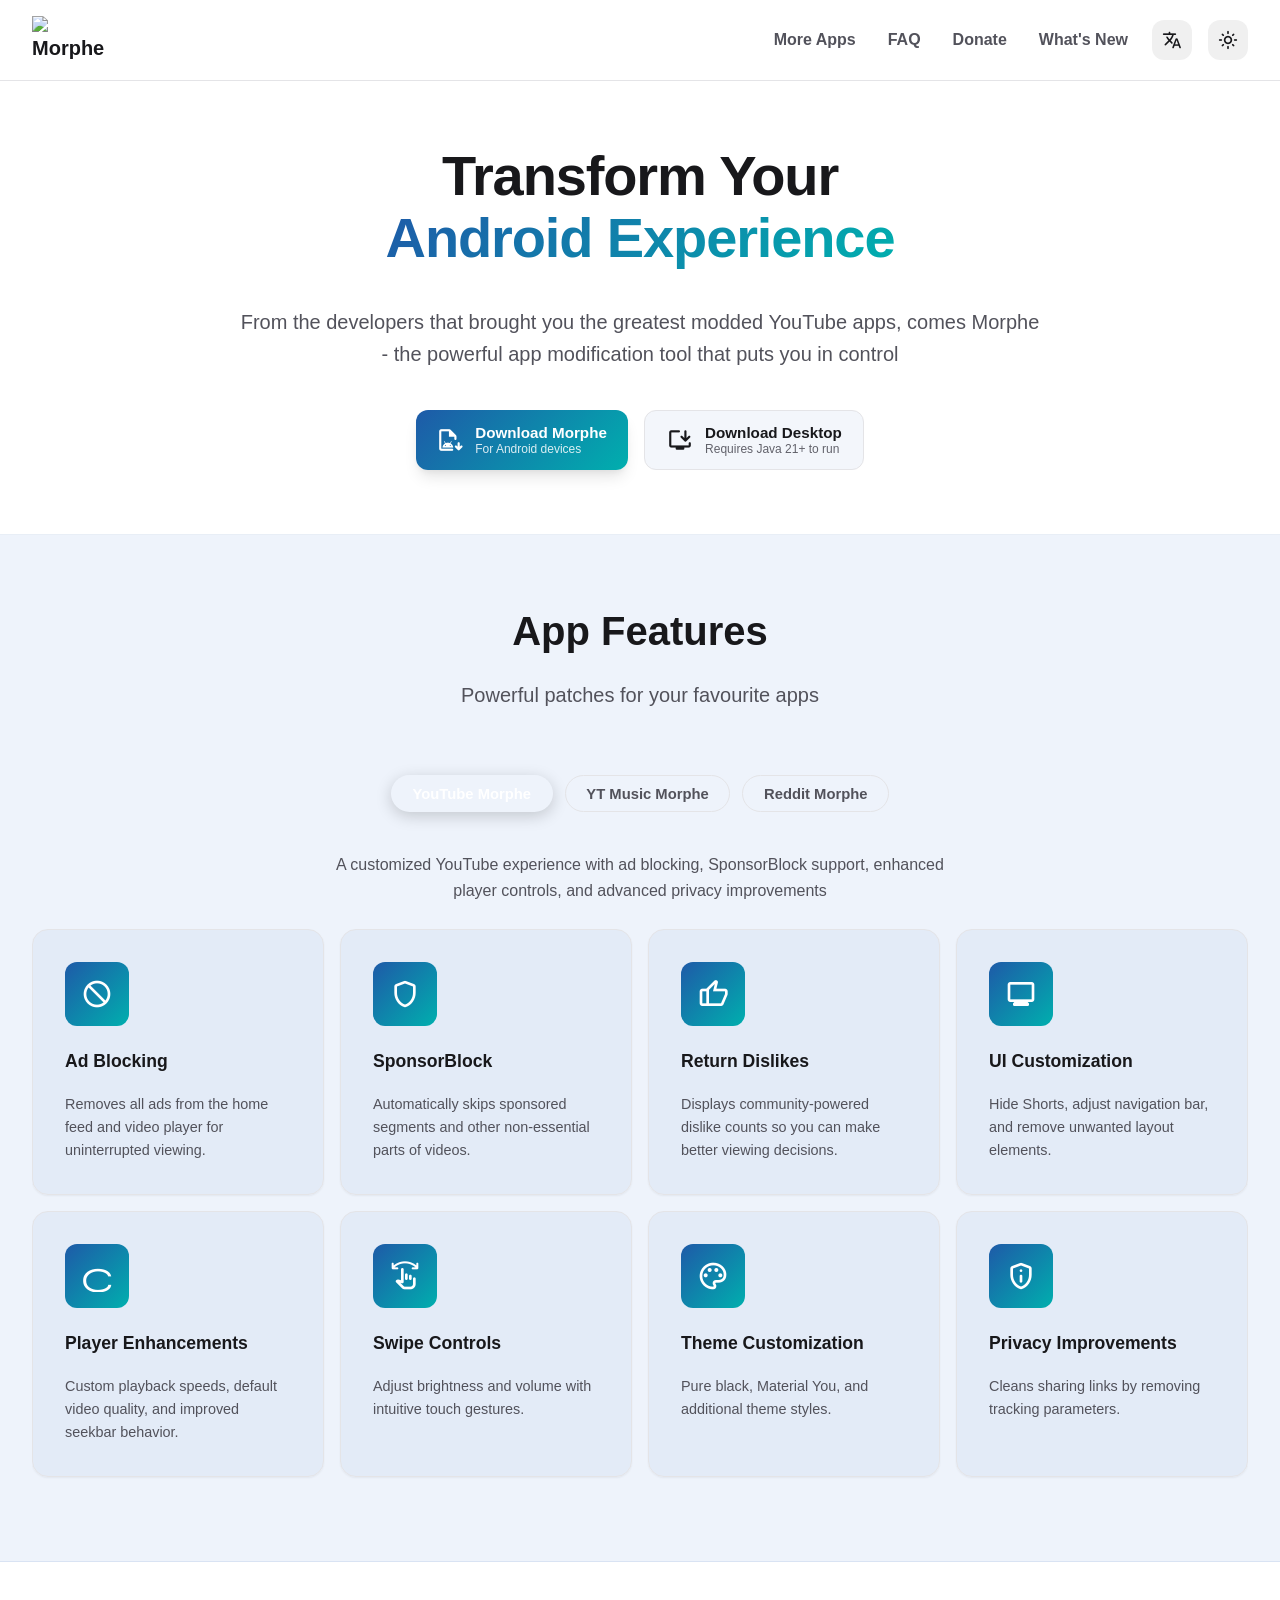
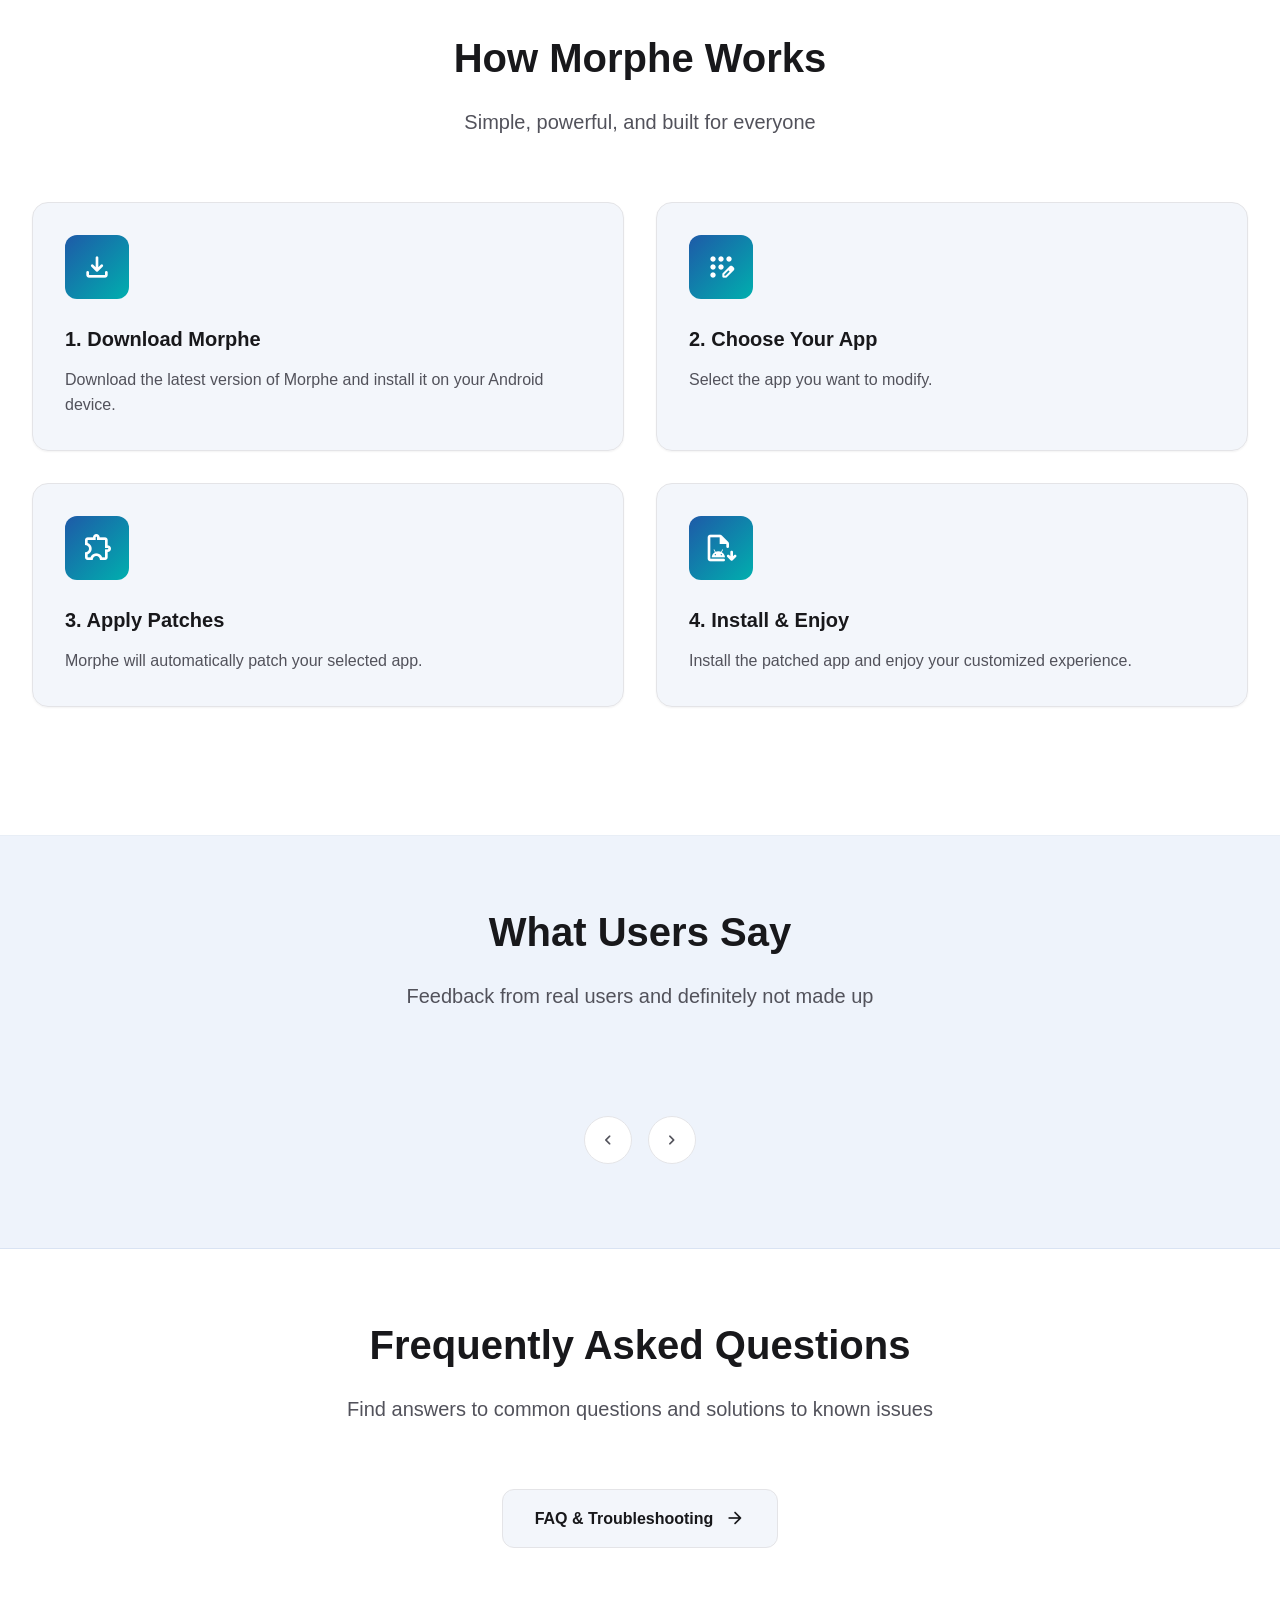
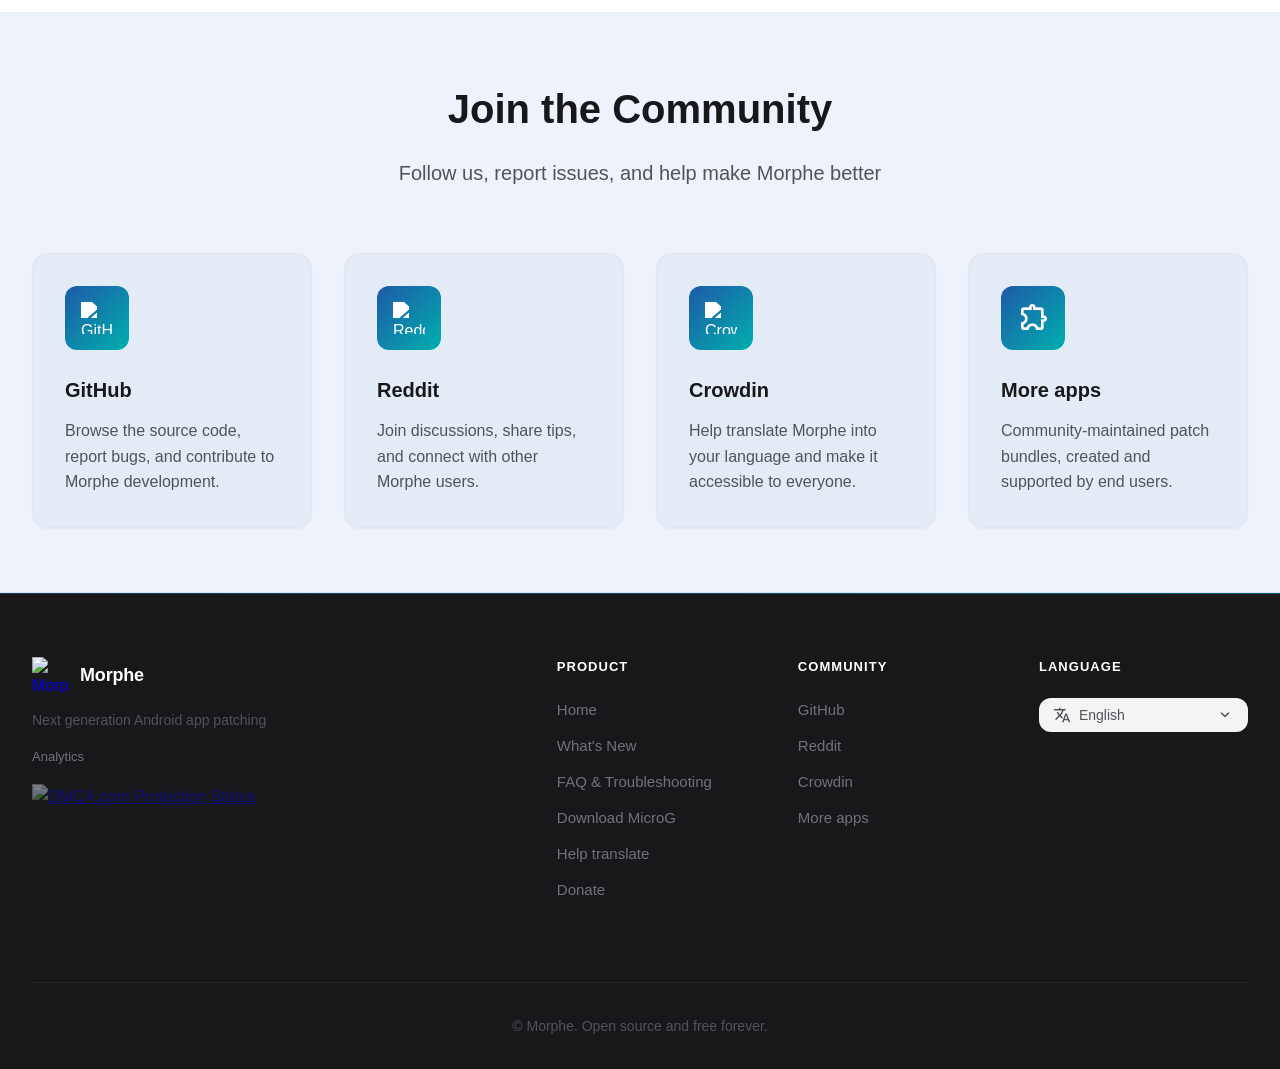
==== commit a8bcef4b: "fix: Prevent download URL template collision" ====
--- a/public/index.html
+++ b/public/index.html
@@ -95,11 +95,11 @@
                 comes Morphe - the powerful app modification tool that puts you in control
             </p>
             <div class="hero-buttons">
-                <a href="DOWNLOAD_URL_TEMPLATE" class="btn btn-primary hero-btn-mobile" data-umami-event="Download Button Click">
+                <a href="MANAGER_DOWNLOAD_URL_TEMPLATE" class="btn btn-primary hero-btn-mobile" data-umami-event="Download Button Click">
                     <span class="material-symbols-rounded">download</span>
                     <span data-i18n="hero.download">Download Morphe</span>
                 </a>
-                <a href="DOWNLOAD_URL_TEMPLATE" class="btn btn-primary hero-btn hero-btn-desktop" data-umami-event="Download Button Click">
+                <a href="MANAGER_DOWNLOAD_URL_TEMPLATE" class="btn btn-primary hero-btn hero-btn-desktop" data-umami-event="Download Button Click">
                     <span class="material-symbols-rounded btn-icon">apk_install</span>
                     <span class="btn-text">
                         <span class="btn-title" data-i18n="hero.download">Download Morphe</span>
